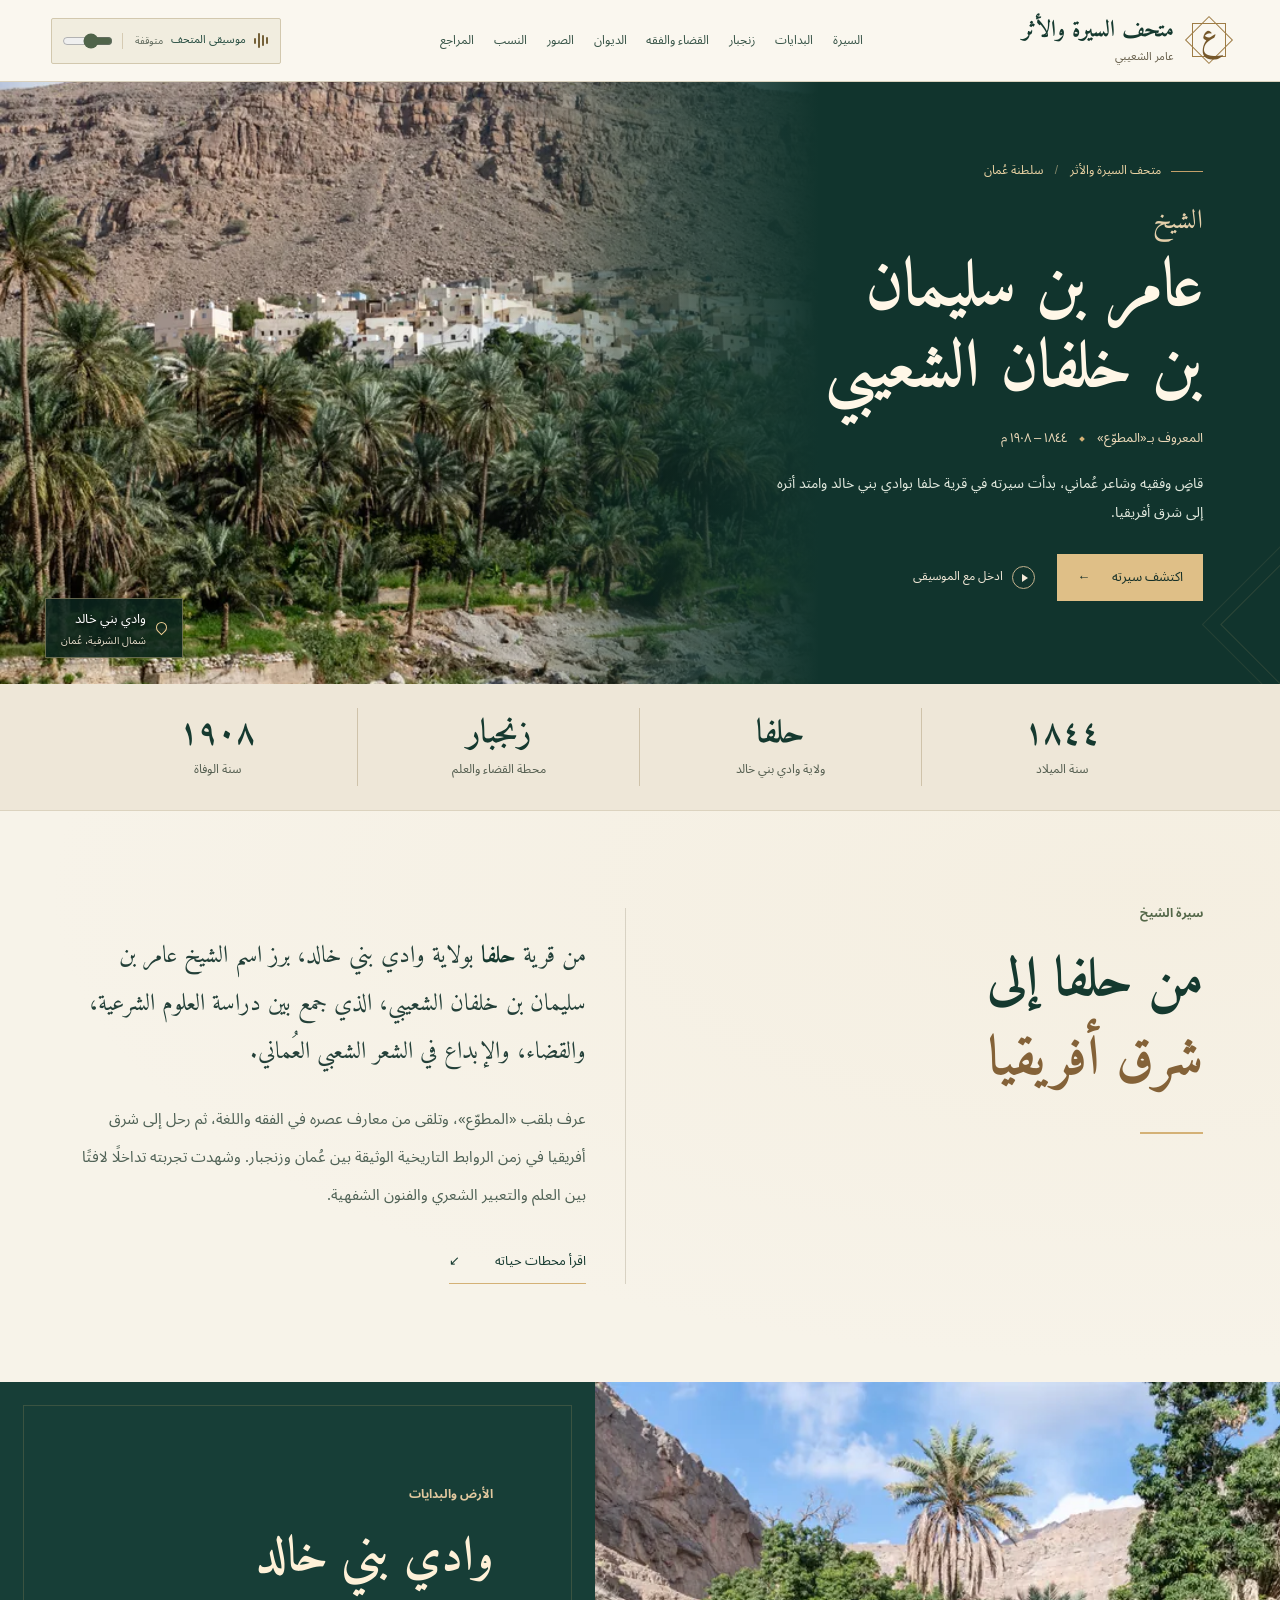
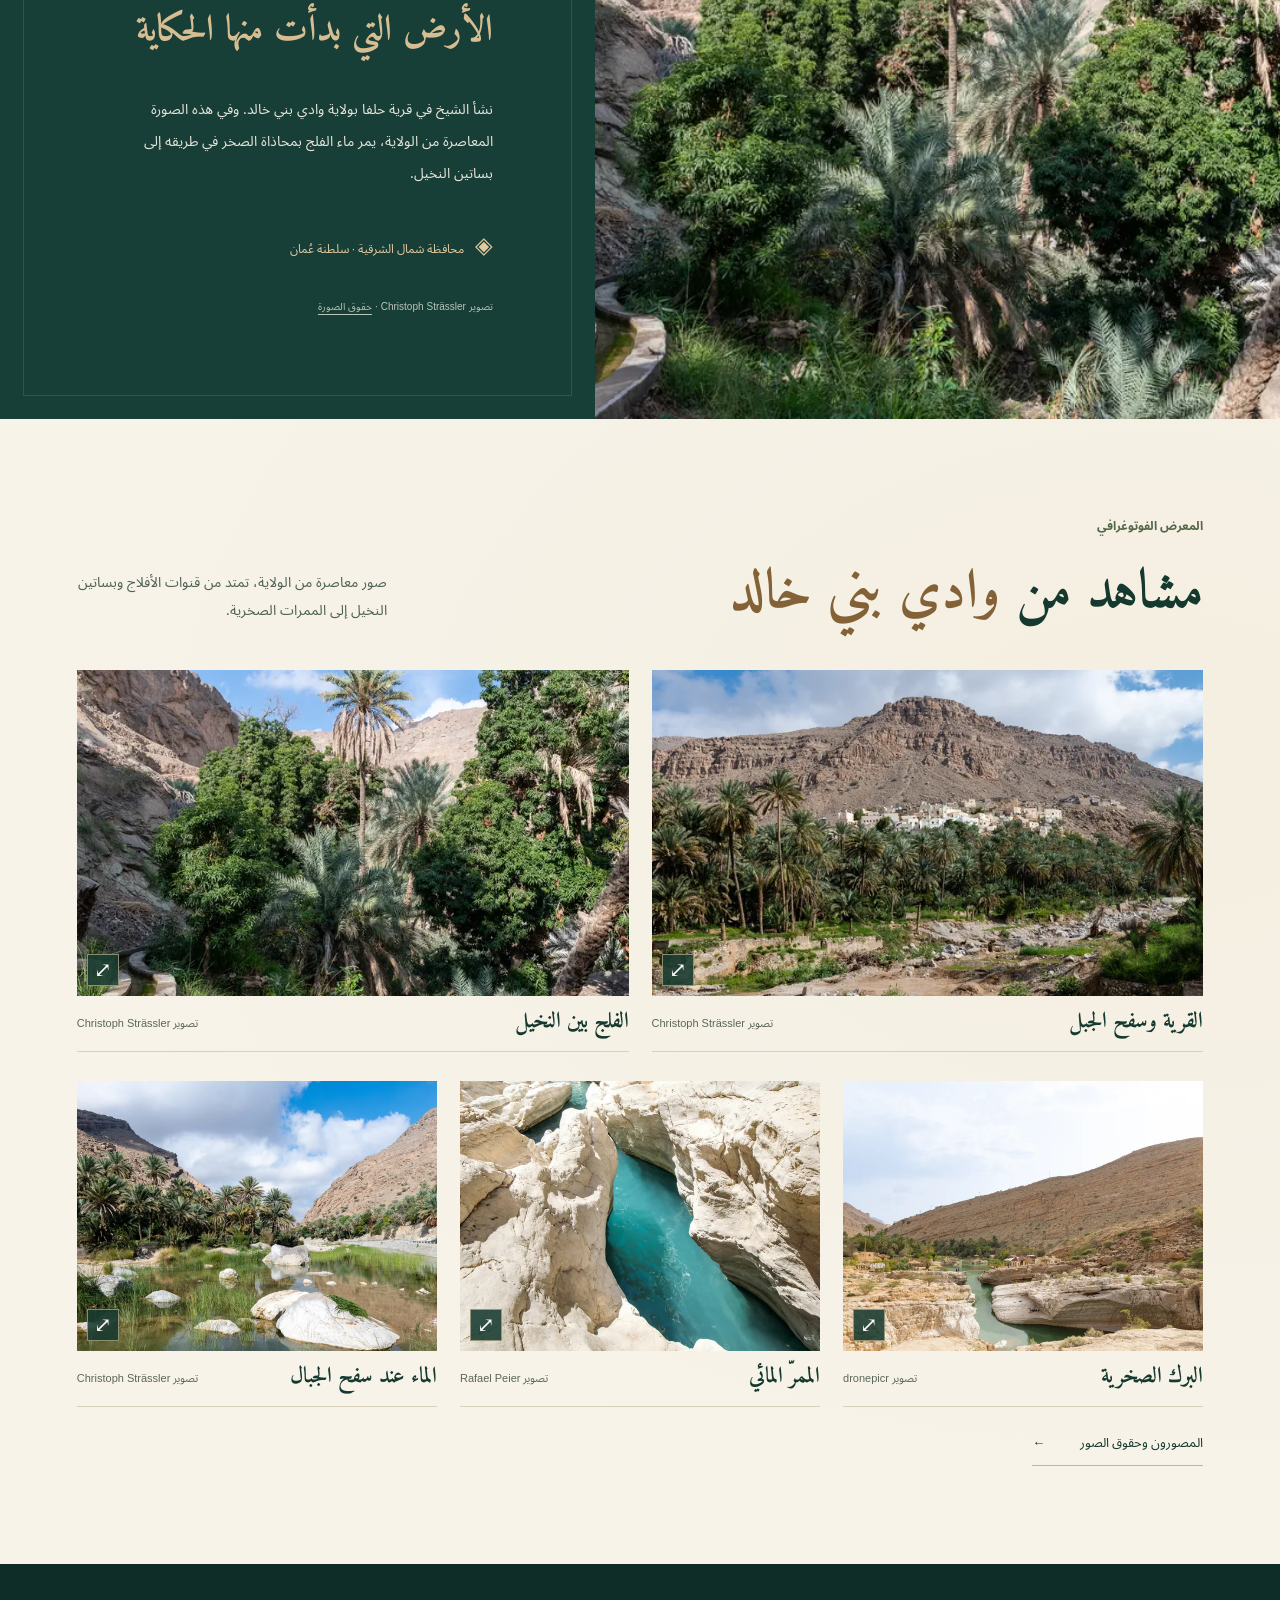
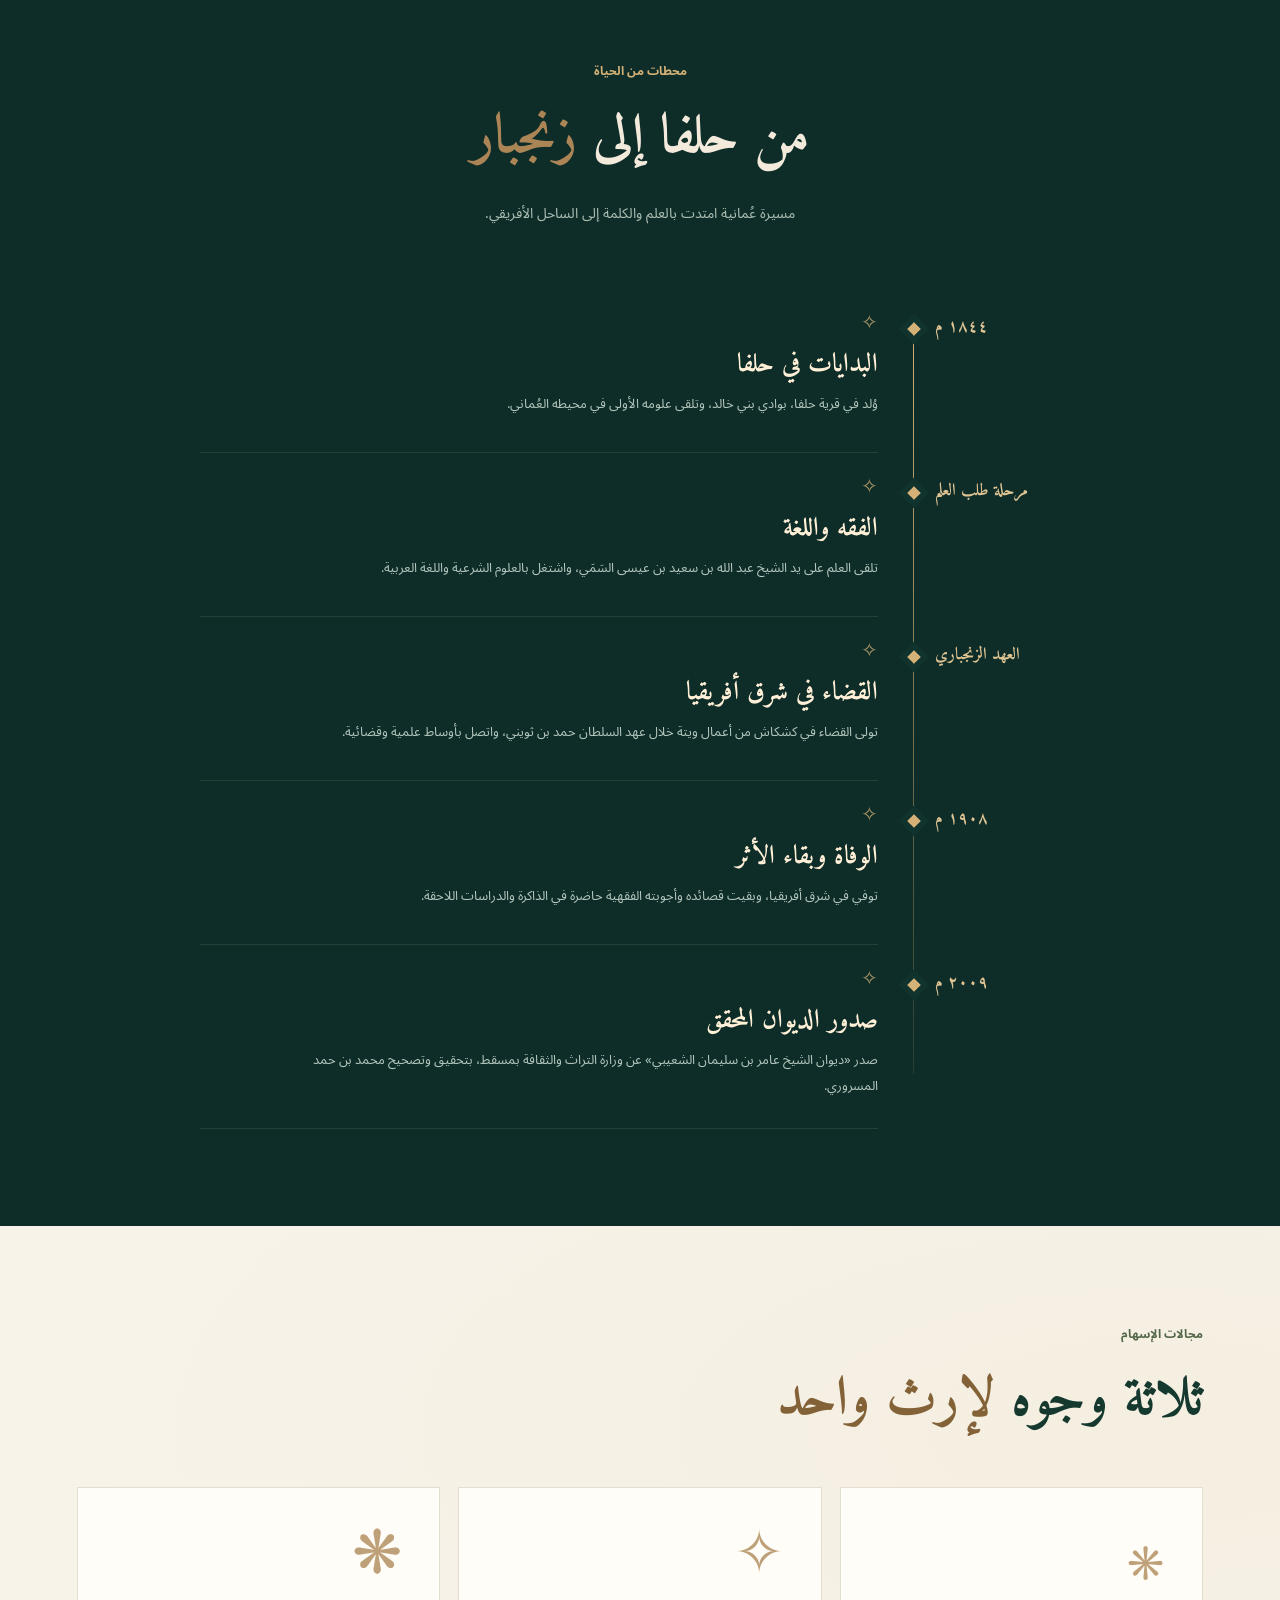
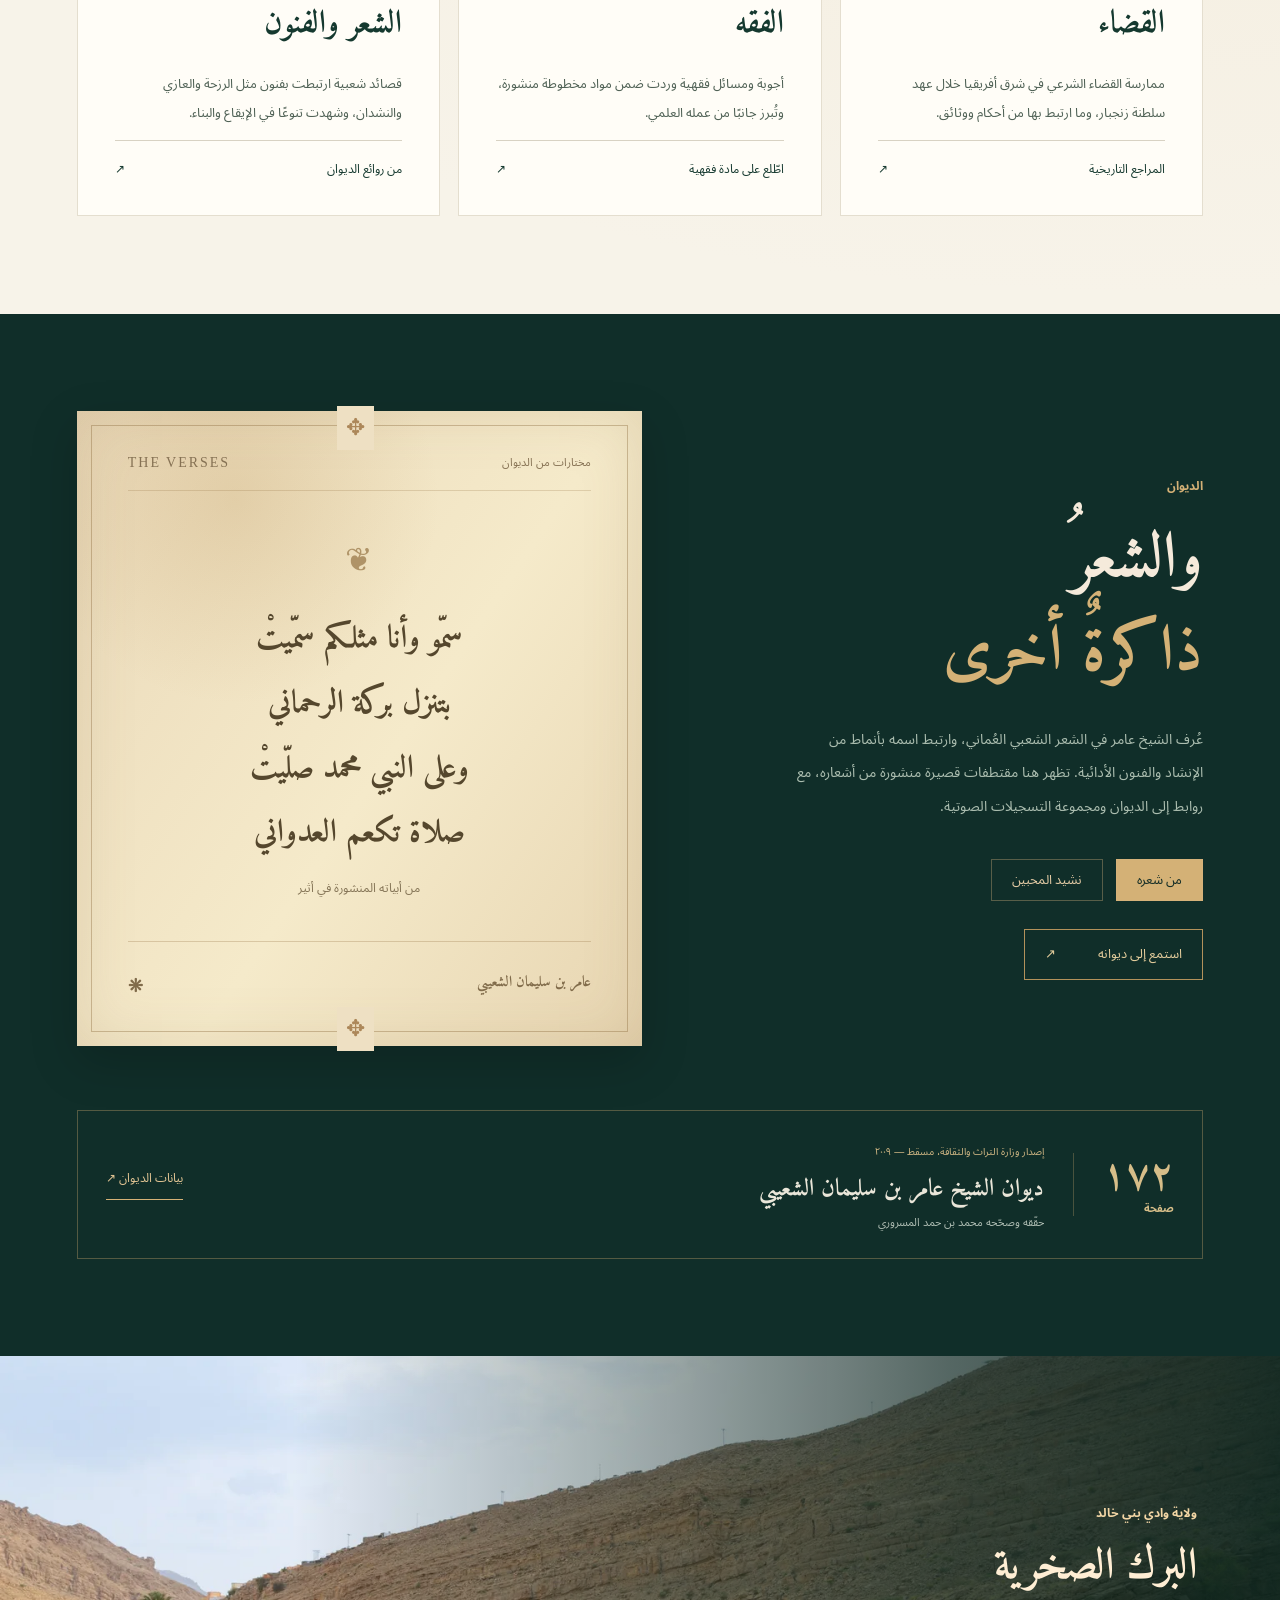
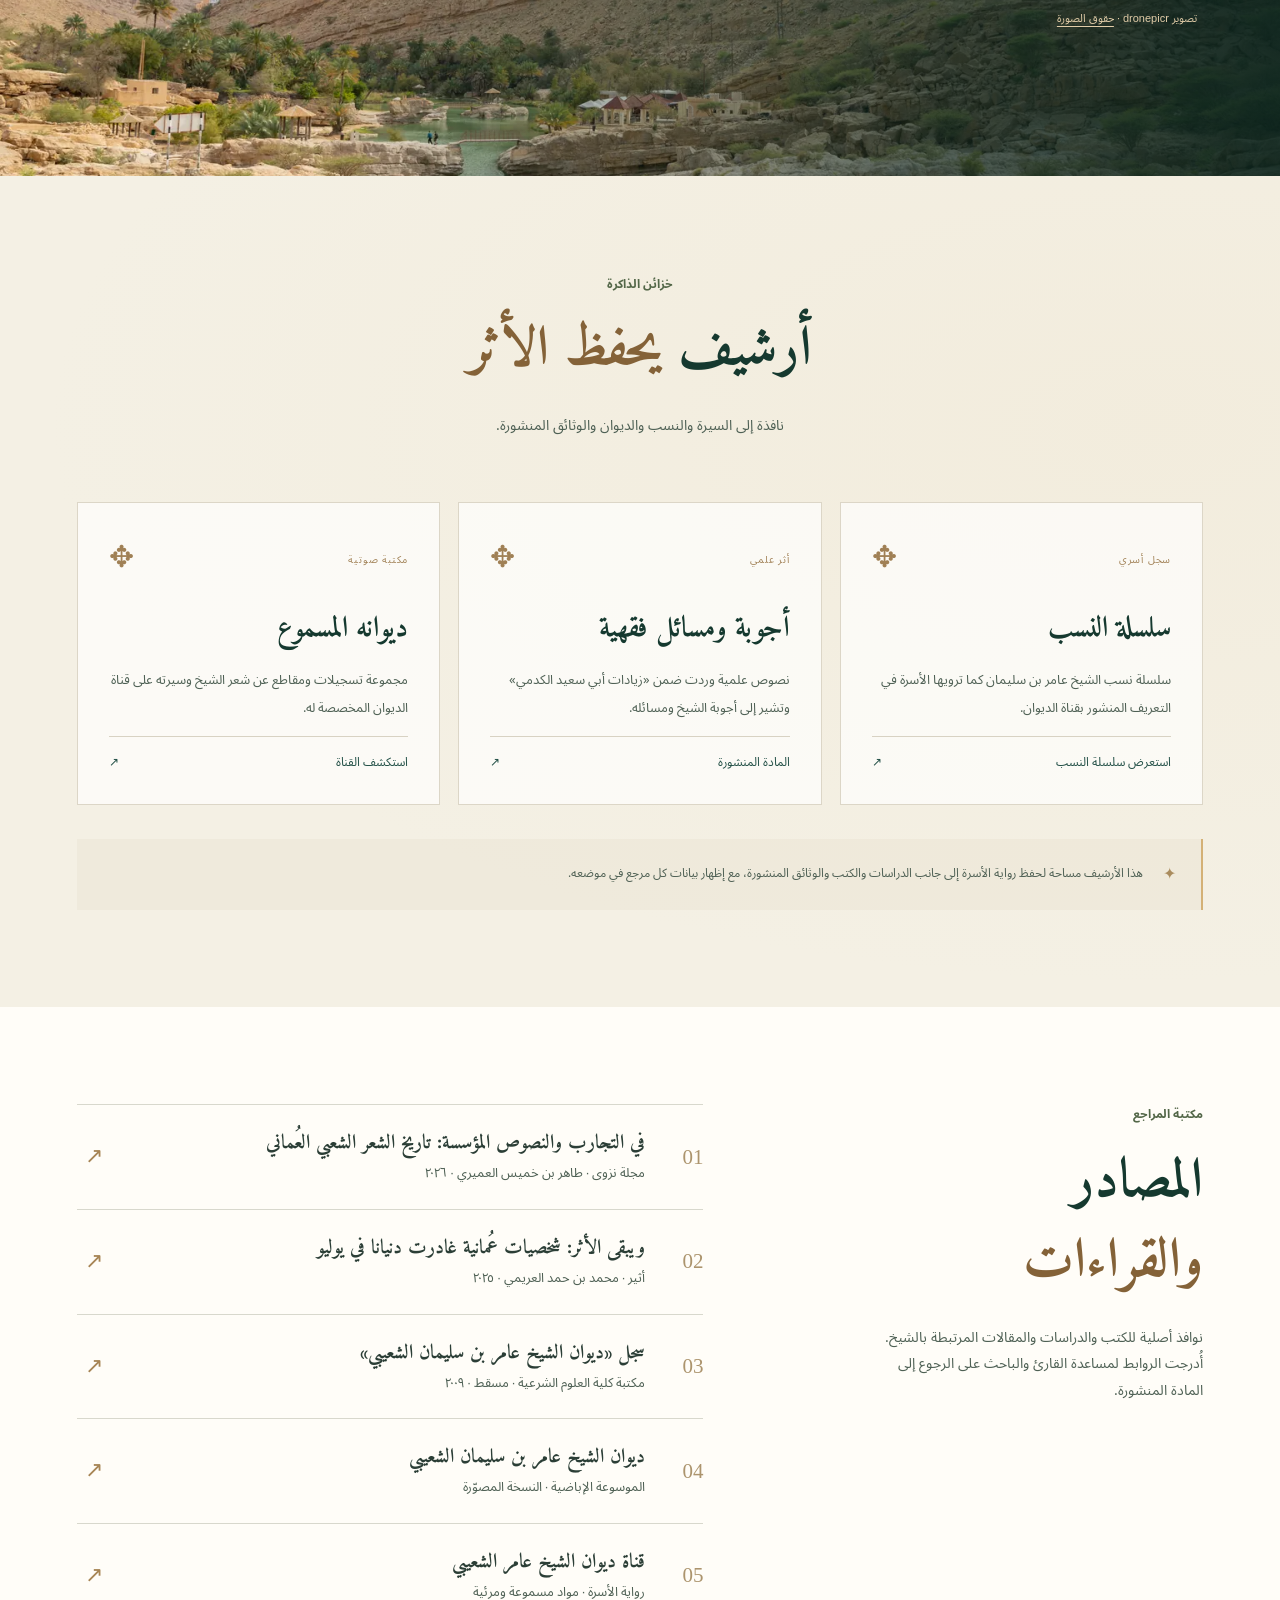
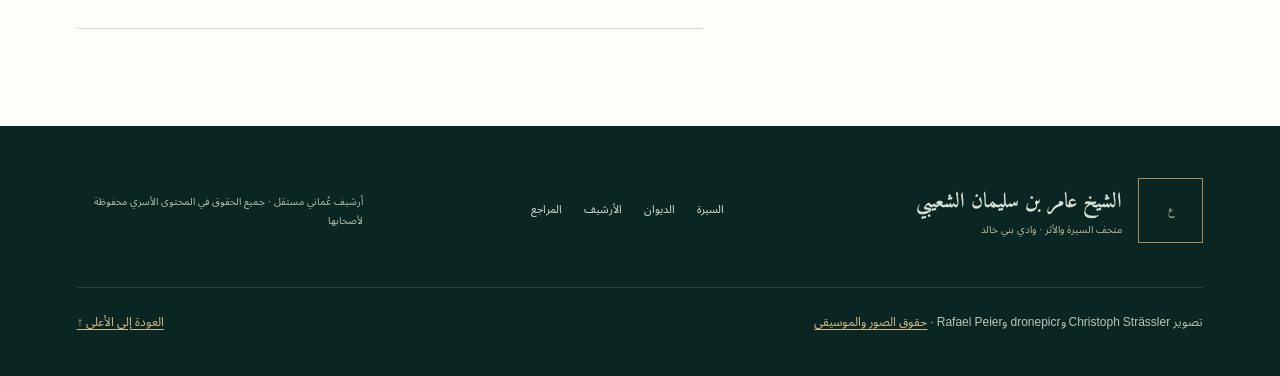
==== index.html @ cc2799ab "Publish the Arabic museum with five locally licensed Wadi Bani Khalid photographs and original score" ====
<!doctype html>
<html lang="ar" dir="rtl">
<head>
<meta charset="utf-8"><meta name="viewport" content="width=device-width, initial-scale=1"><meta name="theme-color" content="#112e2b">
<title>متحف الشيخ عامر الشعيبي الرقمي | وادي بني خالد، سلطنة عُمان</title>
<meta name="description" content="متحف رقمي لسيرة الشيخ عامر بن سليمان بن خلفان الشعيبي (المطوّع)، القاضي والفقيه والشاعر العُماني من وادي بني خالد، وديوانه وآثاره ورحلته إلى شرق أفريقيا.">
<meta property="og:title" content="متحف الشيخ عامر بن سليمان بن خلفان الشعيبي الرقمي">
<meta property="og:description" content="من وادي بني خالد إلى زنجبار — سيرة وعلم وأثر.">
<meta property="og:type" content="website">
<meta property="og:locale" content="ar_OM">
<link rel="canonical" href="https://abdo92370707.github.io/amer-alshuaibi-museum/">
<meta property="og:url" content="https://abdo92370707.github.io/amer-alshuaibi-museum/">
<meta property="og:image" content="https://abdo92370707.github.io/amer-alshuaibi-museum/assets/images/museum-share.jpg">
<meta property="og:image:width" content="1200">
<meta property="og:image:height" content="630">
<meta property="og:image:alt" content="قرية ونخيل عند سفح جبل في وادي بني خالد">
<meta name="twitter:card" content="summary_large_image">
<meta name="color-scheme" content="light">
<meta name="robots" content="index,follow">
<link rel="icon" href="assets/favicon.svg" type="image/svg+xml">
<link rel="preload" as="font" href="assets/fonts/amiri-bold.woff2" type="font/woff2" crossorigin>
<link rel="stylesheet" href="assets/fonts/fonts.css">
<link rel="stylesheet" href="styles.css">
<link rel="stylesheet" href="enhancements.css">
</head>
<body id="top">
<a class="skip-link" href="#main">الانتقال إلى المحتوى</a>
<div id="reading-progress" aria-hidden="true"></div>
<header class="site-header">
  <div class="nav-shell">
    <a class="brand" href="#top" aria-label="متحف السيرة والأثر، الرئيسية">
      <span class="brand-seal" aria-hidden="true"><span>ع</span></span>
      <span class="brand-text"><b>متحف السيرة والأثر</b><small>عامر الشعيبي</small></span>
    </a>
    <button class="nav-toggle" type="button" aria-expanded="false" aria-controls="site-nav" aria-label="فتح قائمة التنقل"><span></span><span></span><span></span></button>
    <nav class="main-nav" id="site-nav" aria-label="التنقل الرئيسي">
      <a href="#story">السيرة</a><a href="#origin">البدايات</a><a href="#journey">زنجبار</a><a href="#works">القضاء والفقه</a>
      <a href="#poetry">الديوان</a><a href="#photography">الصور</a><a href="#heritage">النسب</a><a href="#references">المراجع</a>
    </nav>
    <div class="audio-dock" id="audio-dock" role="group" aria-label="موسيقى المتحف">
      <button type="button" class="audio-toggle" id="audio-toggle" aria-pressed="false" aria-label="تشغيل موسيقى المتحف">
        <span class="audio-mark" aria-hidden="true"><i></i><i></i><i></i><i></i></span>
        <span id="audio-caption">موسيقى المتحف</span><span class="audio-state" id="audio-state" aria-live="polite">متوقفة</span>
      </button>
      <label class="volume-wrap" for="audio-volume"><span class="sr-only">مستوى الصوت</span><input id="audio-volume" type="range" min="0" max="40" value="16" step="1" title="مستوى الصوت" aria-label="مستوى صوت موسيقى المتحف"></label>
    </div>
  </div>
</header>
<audio id="museum-audio" src="assets/audio/wadi-breeze.mp3" preload="none" loop aria-label="نسيم الوادي، موسيقى المتحف"></audio>
<main id="main">
<section class="hero" aria-labelledby="hero-title">
  <picture class="hero-art">
    <source media="(max-width: 700px)" srcset="assets/images/hero-wadi-khalid-mobile.webp" width="768" height="960">
    <img src="assets/images/hero-wadi-khalid.webp" width="1920" height="1080" alt="بيوت بيضاء فوق بساتين النخيل عند سفح جبل في وادي بني خالد" fetchpriority="high">
  </picture>
  <div class="hero-shadow" aria-hidden="true"></div>
  <div class="hero-content container">
    <div class="hero-eyebrow"><span class="hairline" aria-hidden="true"></span>متحف السيرة والأثر <span aria-hidden="true">/</span> سلطنة عُمان</div>
    <h1 id="hero-title"><span class="hero-prefix">الشيخ</span><strong>عامر بن سليمان<br>بن خلفان الشعيبي</strong></h1>
    <p class="hero-alias">المعروف بـ«المطوّع» <i aria-hidden="true"></i> <span class="life-dates"><bdi dir="ltr">١٨٤٤ – ١٩٠٨</bdi> م</span></p>
    <p class="hero-description">قاضٍ وفقيه وشاعر عُماني، بدأت سيرته في قرية حلفا بوادي بني خالد وامتد أثره إلى شرق أفريقيا.</p>
    <div class="hero-buttons">
      <a class="btn btn-gold" href="#story">اكتشف سيرته <span aria-hidden="true">←</span></a>
      <button id="enter-with-sound" class="enter-with-sound" type="button"><span class="play-mark" aria-hidden="true"></span> ادخل مع الموسيقى</button>
    </div>
  </div>
  <a class="hero-plate" id="hero-photo-credit" href="credits.html"><span class="pin" aria-hidden="true"></span><span>وادي بني خالد <small>شمال الشرقية، عُمان</small></span></a>
</section>
<section class="introduction section-pad textured" id="story" tabindex="-1" aria-labelledby="story-title">
  <div class="facts-band"><div class="container facts-row" aria-label="محطات أساسية"><div class="fact"><strong>١٨٤٤</strong><span>سنة الميلاد</span></div><span class="fact-separator"></span><div class="fact"><strong>حلفا</strong><span>ولاية وادي بني خالد</span></div><span class="fact-separator"></span><div class="fact"><strong>زنجبار</strong><span>محطة القضاء والعلم</span></div><span class="fact-separator"></span><div class="fact"><strong>١٩٠٨</strong><span>سنة الوفاة</span></div></div></div>
  <div class="container intro-grid">
    <div class="intro-heading reveal"><div class="eyebrow green">سيرة الشيخ</div><h2 id="story-title">من حلفا إلى<br><em>شرق أفريقيا</em></h2><div class="short-rule"></div></div>
    <div class="intro-copy reveal"><p class="lead">من قرية <strong>حلفا</strong> بولاية وادي بني خالد، برز اسم الشيخ عامر بن سليمان بن خلفان الشعيبي، الذي جمع بين دراسة العلوم الشرعية، والقضاء، والإبداع في الشعر الشعبي العُماني.</p><p>عرف بلقب «المطوّع»، وتلقى من معارف عصره في الفقه واللغة، ثم رحل إلى شرق أفريقيا في زمن الروابط التاريخية الوثيقة بين عُمان وزنجبار. وشهدت تجربته تداخلًا لافتًا بين العلم والتعبير الشعري والفنون الشفهية.</p><a class="underlined-link" href="#journey">اقرأ محطات حياته <span>↙</span></a></div>
  </div>
</section>
<section class="place-section" id="origin" aria-labelledby="place-title">
 <div class="place-image"><img src="assets/images/falaj-wadi-khalid.webp" width="1280" height="720" srcset="assets/images/falaj-wadi-khalid-sm.webp 720w, assets/images/falaj-wadi-khalid.webp 1280w" sizes="(max-width: 850px) 100vw, 54vw" alt="قناة فلج تلتف بين جدار صخري وبساتين النخيل" loading="lazy" decoding="async"></div>
 <div class="place-text"><div class="place-border" aria-hidden="true"></div><div class="eyebrow muted">الأرض والبدايات</div><h2 id="place-title">وادي بني خالد<br><em>الأرض التي بدأت منها الحكاية</em></h2><p>نشأ الشيخ في قرية حلفا بولاية وادي بني خالد. وفي هذه الصورة المعاصرة من الولاية، يمر ماء الفلج بمحاذاة الصخر في طريقه إلى بساتين النخيل.</p><span class="place-location"><span class="location-mark">◈</span> محافظة شمال الشرقية · سلطنة عُمان</span><div class="place-bottom">تصوير <bdi>Christoph Strässler</bdi> · <a href="credits.html">حقوق الصورة</a></div></div>
</section>
<section class="photography-section section-pad textured" id="photography" aria-labelledby="photography-title">
 <div class="container">
 <div class="section-head gallery-heading"><div><div class="eyebrow green">المعرض الفوتوغرافي</div><h2 id="photography-title">مشاهد من <em>وادي بني خالد</em></h2></div><p>صور معاصرة من الولاية، تمتد من قنوات الأفلاج وبساتين النخيل إلى الممرات الصخرية.</p></div>
 <div class="photography-grid">
  <figure class="photo-tile tile-village">
    <a class="photo-open" href="assets/images/village-wadi-khalid.webp" data-photo-src="assets/images/village-wadi-khalid.webp" data-photo-title="القرية وسفح الجبل" data-photo-credit="Christoph Strässler · CC BY-SA 2.0" aria-label="تكبير صورة القرية وسفح الجبل"><img src="assets/images/village-wadi-khalid-sm.webp" width="720" height="540" alt="بيوت بيضاء فوق بساتين النخيل عند سفح جبل في وادي بني خالد" loading="lazy" decoding="async"><span class="photo-zoom" aria-hidden="true">⤢</span></a>
    <figcaption><b>القرية وسفح الجبل</b><small>تصوير <bdi>Christoph Strässler</bdi></small></figcaption>
  </figure>
  <figure class="photo-tile tile-falaj">
    <a class="photo-open" href="assets/images/falaj-wadi-khalid.webp" data-photo-src="assets/images/falaj-wadi-khalid.webp" data-photo-title="الفلج بين النخيل" data-photo-credit="Christoph Strässler · CC BY-SA 2.0" aria-label="تكبير صورة الفلج بين النخيل"><img src="assets/images/falaj-wadi-khalid-sm.webp" width="720" height="540" alt="قناة فلج تلتف بين جدار صخري وبساتين النخيل" loading="lazy" decoding="async"><span class="photo-zoom" aria-hidden="true">⤢</span></a>
    <figcaption><b>الفلج بين النخيل</b><small>تصوير <bdi>Christoph Strässler</bdi></small></figcaption>
  </figure>
  <figure class="photo-tile tile-panorama">
    <a class="photo-open" href="assets/images/panorama-wadi-khalid.webp" data-photo-src="assets/images/panorama-wadi-khalid.webp" data-photo-title="البرك الصخرية" data-photo-credit="dronepicr · CC BY 2.0" aria-label="تكبير صورة البرك الصخرية"><img src="assets/images/panorama-wadi-khalid-sm.webp" width="720" height="540" alt="برك خضراء بين طبقات صخرية فاتحة وتلال تنحدر إلى الوادي" loading="lazy" decoding="async"><span class="photo-zoom" aria-hidden="true">⤢</span></a>
    <figcaption><b>البرك الصخرية</b><small>تصوير <bdi>dronepicr</bdi></small></figcaption>
  </figure>
  <figure class="photo-tile tile-canyon">
    <a class="photo-open" href="assets/images/canyon-wadi-khalid.webp" data-photo-src="assets/images/canyon-wadi-khalid.webp" data-photo-title="الممرّ المائي" data-photo-credit="Rafael Peier · Unsplash License" aria-label="تكبير صورة الممرّ المائي"><img src="assets/images/canyon-wadi-khalid-sm.webp" width="720" height="540" alt="ماء فيروزي يمر بين جدران صخرية بيضاء ضيقة" loading="lazy" decoding="async"><span class="photo-zoom" aria-hidden="true">⤢</span></a>
    <figcaption><b>الممرّ المائي</b><small>تصوير <bdi>Rafael Peier</bdi></small></figcaption>
  </figure>
  <figure class="photo-tile tile-valley">
    <a class="photo-open" href="assets/images/valley-wadi-khalid.webp" data-photo-src="assets/images/valley-wadi-khalid.webp" data-photo-title="الماء عند سفح الجبال" data-photo-credit="Christoph Strässler · CC BY-SA 2.0" aria-label="تكبير صورة الماء عند سفح الجبال"><img src="assets/images/valley-wadi-khalid-sm.webp" width="720" height="540" alt="صخور تتخلل ماءً ضحلًا أمام النخيل وسفوح الجبال" loading="lazy" decoding="async"><span class="photo-zoom" aria-hidden="true">⤢</span></a>
    <figcaption><b>الماء عند سفح الجبال</b><small>تصوير <bdi>Christoph Strässler</bdi></small></figcaption>
  </figure>
 </div><a class="underlined-link gallery-rights" href="credits.html">المصورون وحقوق الصور <span aria-hidden="true">←</span></a>
 </div>
</section>
<section class="journey-section section-pad" id="journey" aria-labelledby="journey-title">
 <div class="container"><div class="section-head centered reveal"><div class="eyebrow gold">محطات من الحياة</div><h2 id="journey-title">من حلفا إلى <em>زنجبار</em></h2><p>مسيرة عُمانية امتدت بالعلم والكلمة إلى الساحل الأفريقي.</p></div>
 <div class="timeline">
  <article class="timeline-card reveal"><div class="timeline-label">١٨٤٤ م</div><div class="timeline-content"><span class="timeline-glyph">✧</span><h3>البدايات في حلفا</h3><p>وُلد في قرية حلفا، بوادي بني خالد، وتلقى علومه الأولى في محيطه العُماني.</p></div></article>
  <article class="timeline-card reveal"><div class="timeline-label">مرحلة طلب العلم</div><div class="timeline-content"><span class="timeline-glyph">✧</span><h3>الفقه واللغة</h3><p>تلقى العلم على يد الشيخ عبد الله بن سعيد بن عيسى السَمَي، واشتغل بالعلوم الشرعية واللغة العربية.</p></div></article>
  <article class="timeline-card reveal"><div class="timeline-label">العهد الزنجباري</div><div class="timeline-content"><span class="timeline-glyph">✧</span><h3>القضاء في شرق أفريقيا</h3><p>تولى القضاء في كشكاش من أعمال ويتة خلال عهد السلطان حمد بن ثويني، واتصل بأوساط علمية وقضائية.</p></div></article>
  <article class="timeline-card reveal"><div class="timeline-label">١٩٠٨ م</div><div class="timeline-content"><span class="timeline-glyph">✧</span><h3>الوفاة وبقاء الأثر</h3><p>توفي في شرق أفريقيا، وبقيت قصائده وأجوبته الفقهية حاضرة في الذاكرة والدراسات اللاحقة.</p></div></article>
  <article class="timeline-card reveal"><div class="timeline-label">٢٠٠٩ م</div><div class="timeline-content"><span class="timeline-glyph">✧</span><h3>صدور الديوان المحقق</h3><p>صدر «ديوان الشيخ عامر بن سليمان الشعيبي» عن وزارة التراث والثقافة بمسقط، بتحقيق وتصحيح محمد بن حمد المسروري.</p></div></article>
 </div></div>
</section>
<section class="arts-section section-pad textured" id="works" aria-labelledby="arts-title"><div class="container">
 <div class="section-head reveal"><div class="eyebrow green">مجالات الإسهام</div><h2 id="arts-title">ثلاثة وجوه <em>لإرث واحد</em></h2></div>
 <div class="arts-grid"><article class="art-card reveal"><div class="art-symbol" aria-hidden="true">۞</div><h3>القضاء</h3><p>ممارسة القضاء الشرعي في شرق أفريقيا خلال عهد سلطنة زنجبار، وما ارتبط بها من أحكام ووثائق.</p><a href="#references">المراجع التاريخية <span aria-hidden="true">↗</span></a></article><article class="art-card reveal"><div class="art-symbol" aria-hidden="true">✧</div><h3>الفقه</h3><p>أجوبة ومسائل فقهية وردت ضمن مواد مخطوطة منشورة، وتُبرز جانبًا من عمله العلمي.</p><a href="https://alsaidia.com/sites/default/files/%D8%B2%D9%8A%D8%A7%D8%AF%D8%A7%D8%AA_%D8%A3%D8%A8%D9%8A_%D8%B3%D8%B9%D9%8A%D8%AF_%D8%A7%D9%84%D9%83%D8%AF%D9%85%D9%8A_%284%29.pdf" target="_blank" rel="noopener noreferrer">اطّلع على مادة فقهية <span aria-hidden="true">↗</span></a></article><article class="art-card reveal"><div class="art-symbol" aria-hidden="true">❋</div><h3>الشعر والفنون</h3><p>قصائد شعبية ارتبطت بفنون مثل الرزحة والعازي والنشدان، وشهدت تنوعًا في الإيقاع والبناء.</p><a href="#poetry">من روائع الديوان <span aria-hidden="true">↗</span></a></article></div>
 </div></section>
<section class="poetry-section section-pad" id="poetry" aria-labelledby="poetry-title"><div class="container poetry-layout">
 <div class="poetry-intro reveal"><div class="eyebrow gold">الديوان</div><h2 id="poetry-title">والشعرُ<br><em>ذاكرةٌ أخرى</em></h2><p>عُرف الشيخ عامر في الشعر الشعبي العُماني، وارتبط اسمه بأنماط من الإنشاد والفنون الأدائية. تظهر هنا مقتطفات قصيرة منشورة من أشعاره، مع روابط إلى الديوان ومجموعة التسجيلات الصوتية.</p><div class="poetry-tabs" role="tablist" aria-label="اختيار المقتطف الشعري"><button role="tab" aria-selected="true" aria-controls="poetry-panel" class="active" data-poem="0">من شعره</button><button role="tab" aria-selected="false" aria-controls="poetry-panel" data-poem="1">نشيد المحبين</button></div><a class="btn btn-outline" href="https://www.youtube.com/@omany707" target="_blank" rel="noopener noreferrer">استمع إلى ديوانه <span aria-hidden="true">↗</span></a></div>
 <div class="manuscript-panel reveal"><div class="manuscript-edge" aria-hidden="true"></div><div class="manuscript-top"><span>مختارات من الديوان</span><span lang="en">THE VERSES</span></div><div class="manuscript-deco" aria-hidden="true">❦</div><div id="poetry-panel" role="tabpanel" tabindex="0" aria-live="polite"><blockquote id="poem-lines">سمّو وأنا مثلكم سمّيتْ<br>بتنزل بركة الرحماني<br>وعلى النبي محمد صلّيتْ<br>صلاة تكعم العدواني</blockquote><p id="poem-attribution" class="manuscript-attribution">من أبياته المنشورة في أثير</p></div><noscript><div class="static-poem"><h3>نشيد المحبّين</h3><blockquote>يا الكوس هبّي من الأشخرة وجاي<br>ورثمين بين الحجر رثم طلّة<br>إلى لقيتي المحبّين غفاي<br>زقري لهم زقرة مستذلّة</blockquote><p>من «نشيد المحبين» · ورد في دراسة مجلة نزوى</p></div></noscript><div class="manuscript-bottom"><span>عامر بن سليمان الشعيبي</span><span class="mini-ornament" aria-hidden="true">۞</span></div></div>
 </div><div class="container book-bar reveal"><div class="book-stamp">١٧٢<small>صفحة</small></div><div><span class="tiny-label">إصدار وزارة التراث والثقافة، مسقط — ٢٠٠٩</span><h3>ديوان الشيخ عامر بن سليمان الشعيبي</h3><p>حقّقه وصحّحه محمد بن حمد المسروري</p></div><a href="https://library.css.edu.om/v_show_biblioitem?id=28719" target="_blank" rel="noopener noreferrer">بيانات الديوان <span aria-hidden="true">↗</span></a></div>
</section>
<figure class="landscape-break"><img src="assets/images/panorama-wadi-khalid.webp" width="1536" height="1024" srcset="assets/images/panorama-wadi-khalid-sm.webp 720w, assets/images/panorama-wadi-khalid.webp 1536w" sizes="100vw" alt="برك الوادي والتلال الصخرية المحيطة بها" loading="lazy" decoding="async"><figcaption class="landscape-overlay"><div class="eyebrow cream">ولاية وادي بني خالد</div><p>البرك الصخرية</p><small>تصوير <bdi>dronepicr</bdi> · <a href="credits.html">حقوق الصورة</a></small></figcaption></figure>
<section class="heritage-section section-pad textured" id="heritage" aria-labelledby="heritage-title"><div class="container"><div class="section-head centered reveal"><div class="eyebrow green">خزائن الذاكرة</div><h2 id="heritage-title">أرشيف <em>يحفظ الأثر</em></h2><p>نافذة إلى السيرة والنسب والديوان والوثائق المنشورة.</p></div>
<div class="heritage-grid"><article class="heritage-card reveal"><div class="heritage-top"><span class="heritage-badge">سجل أسري</span><span>✥</span></div><h3>سلسلة النسب</h3><p>سلسلة نسب الشيخ عامر بن سليمان كما ترويها الأسرة في التعريف المنشور بقناة الديوان.</p><button class="card-open" type="button" data-dialog="genealogy-dialog">استعرض سلسلة النسب <span aria-hidden="true">↗</span></button><noscript><details><summary>سلسلة النسب كاملة</summary><p>عامر بن سليمان بن خلفان بن سليمان بن سعيد بن سنان بن علي الشعيبي، وينتمي إلى بني شعيب بن عامر بن عبد الله بن مالك بن نصر بن الأزد بن الغوث بن نبت بن مالك بن زيد بن كهلان بن سبأ بن يشجب بن يعرب بن قحطان.</p></details></noscript></article><article class="heritage-card reveal"><div class="heritage-top"><span class="heritage-badge">أثر علمي</span><span>✥</span></div><h3>أجوبة ومسائل فقهية</h3><p>نصوص علمية وردت ضمن «زيادات أبي سعيد الكدمي» وتشير إلى أجوبة الشيخ ومسائله.</p><a class="card-open" href="https://alsaidia.com/sites/default/files/%D8%B2%D9%8A%D8%A7%D8%AF%D8%A7%D8%AA_%D8%A3%D8%A8%D9%8A_%D8%B3%D8%B9%D9%8A%D8%AF_%D8%A7%D9%84%D9%83%D8%AF%D9%85%D9%8A_%284%29.pdf" target="_blank" rel="noopener noreferrer">المادة المنشورة <span aria-hidden="true">↗</span></a></article><article class="heritage-card reveal"><div class="heritage-top"><span class="heritage-badge">مكتبة صوتية</span><span>✥</span></div><h3>ديوانه المسموع</h3><p>مجموعة تسجيلات ومقاطع عن شعر الشيخ وسيرته على قناة الديوان المخصصة له.</p><a class="card-open" href="https://www.youtube.com/@omany707" target="_blank" rel="noopener noreferrer">استكشف القناة <span aria-hidden="true">↗</span></a></article></div>
<div class="heritage-note reveal"><span aria-hidden="true">✦</span><p>هذا الأرشيف مساحة لحفظ رواية الأسرة إلى جانب الدراسات والكتب والوثائق المنشورة، مع إظهار بيانات كل مرجع في موضعه.</p></div></div></section>
<section class="references-section section-pad" id="references" aria-labelledby="references-title"><div class="container refs-layout"><div class="refs-intro reveal"><div class="eyebrow green">مكتبة المراجع</div><h2 id="references-title">المصادر<br><em>والقراءات</em></h2><p>نوافذ أصلية للكتب والدراسات والمقالات المرتبطة بالشيخ. أُدرجت الروابط لمساعدة القارئ والباحث على الرجوع إلى المادة المنشورة.</p></div><div class="ref-list reveal">
<a href="https://www.nizwa.om/%D9%81%D9%8A-%D8%A7%D9%84%D8%AA%D8%AC%D8%A7%D8%B1%D8%A8-%D9%88%D8%A7%D9%84%D9%86%D8%B5%D9%88%D8%B5-%D8%A7%D9%84%D9%85%D8%A4%D8%B3%D8%B3%D8%A9-%D8%AA%D8%A7%D8%B1%D9%8A%D8%AE-%D8%A7%D9%84%D8%B4%D8%B9/" target="_blank" rel="noopener noreferrer"><span>01</span><div><b>في التجارب والنصوص المؤسسة: تاريخ الشعر الشعبي العُماني</b><small>مجلة نزوى · طاهر بن خميس العميري · ٢٠٢٦</small></div><em>↗</em></a>
<a href="https://www.atheer.om/2025/07/16/073947/" target="_blank" rel="noopener noreferrer"><span>02</span><div><b>ويبقى الأثر: شخصيات عُمانية غادرت دنيانا في يوليو</b><small>أثير · محمد بن حمد العريمي · ٢٠٢٥</small></div><em>↗</em></a>
<a href="https://library.css.edu.om/v_show_biblioitem?id=28719" target="_blank" rel="noopener noreferrer"><span>03</span><div><b>سجل «ديوان الشيخ عامر بن سليمان الشعيبي»</b><small>مكتبة كلية العلوم الشرعية · مسقط · ٢٠٠٩</small></div><em>↗</em></a>
<a href="https://ibadi.net/book/2443" target="_blank" rel="noopener noreferrer"><span>04</span><div><b>ديوان الشيخ عامر بن سليمان الشعيبي</b><small>الموسوعة الإباضية · النسخة المصوّرة</small></div><em>↗</em></a>
<a href="https://www.youtube.com/@omany707" target="_blank" rel="noopener noreferrer"><span>05</span><div><b>قناة ديوان الشيخ عامر الشعيبي</b><small>رواية الأسرة · مواد مسموعة ومرئية</small></div><em>↗</em></a></div></div></section>
</main>
<footer class="site-footer"><div class="container footer-grid"><div class="footer-brand"><span class="footer-seal">ع</span><div><b>الشيخ عامر بن سليمان الشعيبي</b><span>متحف السيرة والأثر · وادي بني خالد</span></div></div><div class="footer-links"><a href="#story">السيرة</a><a href="#poetry">الديوان</a><a href="#heritage">الأرشيف</a><a href="#references">المراجع</a></div><div class="footer-end">أرشيف عُماني مستقل · جميع الحقوق في المحتوى الأسري محفوظة لأصحابها</div></div><div class="container credits-line"><span>تصوير <bdi>Christoph Strässler</bdi> و<bdi>dronepicr</bdi> و<bdi>Rafael Peier</bdi> · <a href="credits.html">حقوق الصور والموسيقى</a></span><a href="#top">العودة إلى الأعلى ↑</a></div></footer>
<dialog id="genealogy-dialog" class="genealogy-dialog" aria-labelledby="genealogy-title"><button type="button" class="dialog-close" data-dialog-close aria-label="إغلاق">×</button><div class="eyebrow green">سجل النسب · رواية الأسرة</div><h2 id="genealogy-title">النسب كما تتداوله الأسرة</h2><p class="genealogy-text">عامر بن سليمان بن خلفان بن سليمان بن سعيد بن سنان بن علي الشعيبي، وينتمي إلى بني شعيب بن عامر بن عبد الله بن مالك بن نصر بن الأزد بن الغوث بن نبت بن مالك بن زيد بن كهلان بن سبأ بن يشجب بن يعرب بن قحطان.</p><p class="dialog-foot">النص من التعريف المنشور في قناة الديوان العائلية، وتُحفظ صياغته هنا ضمن الرواية الأسرية.</p><button type="button" class="btn btn-gold" data-dialog-close>إغلاق</button></dialog>
<dialog id="photo-lightbox" class="photo-lightbox" aria-labelledby="lightbox-title"><button type="button" class="lightbox-close" id="lightbox-close" aria-label="إغلاق الصورة">×</button><h2 id="lightbox-title">صورة من وادي بني خالد</h2><img id="lightbox-image" alt=""><div class="photo-dialog-bar"><p id="lightbox-credit"></p><div class="photo-dialog-nav"><button type="button" data-photo-step="-1">→ السابقة</button><button type="button" data-photo-step="1">التالية ←</button></div></div></dialog>
<script src="script.js" defer></script>
</body>
</html>
---- assets/fonts/fonts.css ----
@font-face {
  font-family: 'Amiri';
  src: url('amiri-regular.woff2') format('woff2');
  font-style: normal;
  font-weight: 400;
  font-display: swap;
}

@font-face {
  font-family: 'Amiri';
  src: url('amiri-bold.woff2') format('woff2');
  font-style: normal;
  font-weight: 700;
  font-display: swap;
}

@font-face {
  font-family: 'Noto Sans Arabic';
  src: url('noto-sans-arabic-regular.woff2') format('woff2');
  font-style: normal;
  font-weight: 400;
  font-display: swap;
}

@font-face {
  font-family: 'Noto Sans Arabic';
  src: url('noto-sans-arabic-bold.woff2') format('woff2');
  font-style: normal;
  font-weight: 700;
  font-display: swap;
}
---- styles.css ----
:root{--green:#133632;--green-deep:#0d2725;--green-mid:#214c44;--gold:#c8a16c;--gold-pale:#e2c89f;--cream:#f5f1e6;--paper:#eee8da;--ink:#202823;--muted:#738077;--line:#d8d2c3;--white:#fff;--font-text:'IBM Plex Sans Arabic',system-ui,sans-serif;--font-display:'Amiri','Times New Roman',serif;--font-en:'Cormorant Garamond',Georgia,serif;--navH:84px}
*,*::before,*::after{box-sizing:border-box}html{scroll-behavior:smooth;scroll-padding-top:84px}body{margin:0;font-family:var(--font-text);background:var(--cream);color:var(--ink);line-height:1.9;text-rendering:optimizeLegibility;overflow-x:hidden}body.lock-scroll{overflow:hidden}a{text-decoration:none;color:inherit}button{font:inherit}img{max-width:100%;display:block}button,a{-webkit-tap-highlight-color:transparent}button:focus-visible,a:focus-visible{outline:3px solid var(--gold);outline-offset:4px}::selection{background:#b99a65;color:#142a25}.container{width:min(1210px,calc(100% - 92px));margin:0 auto}.section-pad{padding:132px 0}.textured{background-color:var(--cream);background-image:radial-gradient(circle at 10% 30%,rgba(154,123,73,.065),transparent 30%),radial-gradient(circle at 90% 85%,rgba(9,70,60,.046),transparent 28%),url("data:image/svg+xml,%3Csvg viewBox='0 0 150 150' xmlns='http://www.w3.org/2000/svg'%3E%3Cfilter id='n'%3E%3CfeTurbulence type='fractalNoise' baseFrequency='.4' numOctaves='2' stitchTiles='stitch'/%3E%3C/filter%3E%3Crect width='100%25' height='100%25' filter='url(%23n)' opacity='.07'/%3E%3C/svg%3E")}.skip-link{position:fixed;z-index:200;top:-100px;right:12px;background:white;padding:10px}.skip-link:focus{top:12px}#reading-progress{height:3px;position:fixed;inset:0 auto auto 0;width:0;background:var(--gold);z-index:201;direction:ltr}.topnote{height:34px;background:#0a211f;color:#e6d3b0;font-size:10px;letter-spacing:.055em;display:flex;align-items:center;justify-content:center;gap:12px;border-bottom:1px solid rgba(255,255,255,.09)}.topnote-separator{opacity:.45}.topnote-index{position:absolute;left:45px;font:500 11px var(--font-en);letter-spacing:.16em}.site-header{height:var(--navH);background:var(--green-deep);color:white;position:sticky;top:0;z-index:100;border-bottom:1px solid rgba(219,182,131,.24);transition:background .3s}.site-header.scrolled{background:rgba(14,39,36,.97);backdrop-filter:blur(16px)}.nav-shell{width:min(1400px,calc(100% - 84px));height:100%;margin:auto;display:flex;align-items:center;gap:42px}.brand{display:flex;align-items:center;gap:12px;flex-shrink:0}.brand-seal{height:51px;width:51px;border:1px solid var(--gold);outline:1px solid rgba(202,162,101,.45);outline-offset:-7px;display:grid;place-items:center;color:var(--gold-pale);clip-path:polygon(50% 0,89% 10%,100% 50%,89% 90%,50% 100%,11% 90%,0 50%,11% 10%)}.brand-seal span{font:700 32px/1 var(--font-display);margin-top:-1px}.brand-text{display:flex;flex-direction:column;gap:0}.brand-text b{font:700 23px/1.45 var(--font-display);white-space:nowrap}.brand-text small{font-size:10px;letter-spacing:.08em;color:var(--gold-pale)}.main-nav{display:flex;align-items:center;justify-content:center;gap:32px;flex:1}.main-nav a{font-size:12px;color:#e1e8e0;transition:color .2s;white-space:nowrap}.main-nav a:hover,.main-nav a.active{color:var(--gold-pale)}.nav-cta{border:1px solid rgba(211,172,111,.65);padding:10px 17px;color:var(--gold-pale);font-size:12px;display:flex;gap:25px;align-items:center;white-space:nowrap;transition:all .3s}.nav-cta:hover{background:var(--gold);color:var(--green-deep)}.nav-toggle{display:none}.hero{min-height:min(835px,calc(100svh - 85px));background:#173b35;position:relative;overflow:hidden;color:#fff;display:flex;align-items:center}.hero-art{position:absolute;inset:0;background:radial-gradient(ellipse at 65% 40%,#41634e 0%,#224538 35%,#132c2a 80%)}.hero-art img{width:100%;height:100%;object-fit:cover;object-position:center 48%;filter:saturate(.67) contrast(1.03) brightness(.72);animation:heroReveal 2s ease both}.hero-shadow{position:absolute;inset:0;background:linear-gradient(270deg,rgba(10,36,32,.97) 1%,rgba(10,36,32,.87) 33%,rgba(8,35,32,.39) 72%,rgba(8,28,26,.35) 100%),linear-gradient(0deg,rgba(8,29,26,.84),transparent 27%)}.hero-ornament{position:absolute;width:630px;height:630px;left:-220px;top:12%;border:1px solid rgba(244,213,154,.13);border-radius:50%;box-shadow:0 0 0 45px rgba(255,255,255,.013),0 0 0 95px rgba(255,255,255,.013);pointer-events:none}.hero-content{position:relative;z-index:2;padding:110px 0 125px}.hero-eyebrow{display:flex;align-items:center;gap:16px;color:#e5cca3;font-size:12px;letter-spacing:.16em}.hairline{width:47px;height:1px;background:var(--gold)}.hero-english{margin:33px 0 8px;letter-spacing:.29em;font:500 18px var(--font-en);color:#c6aa85;direction:ltr;text-align:right}.hero h1{font:400 clamp(48px,5.2vw,87px)/1.52 var(--font-display);max-width:990px;margin:0;color:#fff5df;letter-spacing:-.03em;text-shadow:0 4px 30px rgba(0,0,0,.13)}.hero h1 strong{font-weight:700;color:#fff}.hero-alias{display:flex;gap:20px;align-items:center;color:#e1cfae;font-size:15px;margin:19px 0 22px}.hero-alias i{height:5px;width:5px;transform:rotate(45deg);background:var(--gold)}.hero-description{max-width:610px;font-size:15px;line-height:2.25;color:#e7e7df;margin:0 0 28px}.hero-buttons{display:flex;align-items:center;gap:35px}.btn{padding:13px 28px;border:1px solid transparent;display:inline-flex;align-items:center;justify-content:space-between;gap:42px;font-size:13px;cursor:pointer;transition:transform .25s,background .25s,color .25s;border-radius:0}.btn:hover{transform:translateY(-3px)}.btn-gold{background:var(--gold);color:#112d29}.btn-gold:hover{background:#ead1a1}.text-cta{font-size:13px;color:#efe5d2;border-bottom:1px solid rgba(248,229,201,.52);padding-bottom:8px;display:flex;gap:26px}.hero-bottom{position:absolute;bottom:0;left:0;right:0;z-index:2;height:69px;border-top:1px solid rgba(247,231,196,.21);display:flex;align-items:center;justify-content:space-between;padding:0 45px;color:#dfd2b9;font-size:10px;letter-spacing:.08em}.hero-bottom a{display:flex;align-items:center;gap:18px}.hero-bottom a span{font-size:18px}.hero-photo-credit{opacity:.8}.hero-side-label{position:absolute;left:30px;top:50%;transform:translateY(-50%) rotate(-90deg);transform-origin:center;z-index:3;color:#f4e1c9;font:500 11px var(--font-en);letter-spacing:.21em;white-space:nowrap;opacity:.7}@keyframes heroReveal{from{transform:scale(1.08);filter:saturate(.5) contrast(.98) brightness(.52)}to{transform:scale(1);filter:saturate(.67) contrast(1.03) brightness(.72)}}.eyebrow{font-size:12px;letter-spacing:.15em;font-weight:600}.eyebrow span{font-size:12px;margin-left:12px;opacity:.6}.eyebrow.green{color:#34755f}.eyebrow.gold{color:var(--gold)}.eyebrow.muted{color:var(--gold-pale)}.eyebrow.cream{color:#f3d6a5}.intro-grid{display:grid;grid-template-columns:1fr 1.18fr;gap:10%;align-items:start}.intro-heading h2,.section-head h2,.place-text h2,.poetry-intro h2,.refs-intro h2,.closing-section h2{font:700 clamp(39px,4.3vw,68px)/1.4 var(--font-display);margin:16px 0 22px;color:var(--green)}em{font-style:normal;color:#ab8556}.short-rule{background:var(--gold);width:63px;height:2px;margin:31px 0}.eyebrow-en{color:#948677;letter-spacing:.25em;font:600 16px var(--font-en);direction:ltr;text-align:right}.intro-copy{position:relative;border-right:1px solid var(--line);padding-right:39px;margin-top:30px}.ornamental-quote{font:100px/.5 var(--font-display);color:var(--gold);opacity:.22;position:absolute;right:36px;top:-30px}.intro-copy p{color:#626d62;font-size:15px;line-height:2.55}.intro-copy .lead{font:400 24px/2.0 var(--font-display);color:#244039}.intro-copy strong{color:var(--green)}.underlined-link{font-size:13px;display:inline-flex;gap:35px;align-items:center;color:var(--green);border-bottom:1px solid var(--gold);padding-bottom:10px;margin-top:19px}.facts-row{display:flex;justify-content:space-around;align-items:center;margin-top:100px;border-top:1px solid var(--line);padding-top:48px}.fact{display:flex;flex-direction:column;text-align:center}.fact strong{font:700 clamp(32px,3.3vw,53px)/1.2 var(--font-display);color:var(--green)}.fact span{font-size:11px;color:#7e887f}.fact-separator{width:1px;height:52px;background:var(--line)}.place-section{display:grid;grid-template-columns:1.15fr 1fr;min-height:570px;background:#173e37;color:white}.place-image{position:relative;min-height:570px;background:linear-gradient(35deg,#6d7460,#1b3b33);overflow:hidden}.place-image img{height:100%;width:100%;position:absolute;inset:0;object-fit:cover;object-position:50% 50%;filter:saturate(.75);transition:transform .8s}.place-image:hover img{transform:scale(1.045)}.photo-corner{position:absolute;bottom:28px;left:30px;background:rgba(14,40,36,.88);padding:8px 17px;color:#e7ceaa;font:12px var(--font-en);letter-spacing:.1em}.place-text{position:relative;padding:min(8vw,117px);display:flex;flex-direction:column;justify-content:center;overflow:hidden}.place-border{position:absolute;inset:23px;border:1px solid rgba(199,169,108,.20);pointer-events:none}.place-text h2{color:#fff1d8;font-size:clamp(38px,3.8vw,61px)}.place-text h2 em{font-size:.75em;display:block;color:#d6bd92;margin-top:12px}.place-text p{font-size:14px;color:#e7e5db;line-height:2.3;max-width:440px}.place-location{font-size:12px;margin-top:19px;color:#e2ca9f}.location-mark{font-size:23px;margin-left:8px}.place-bottom{font-size:10px;color:#b8c6b8;margin-top:30px}.journey-section{background:#0e2d28;color:white}.section-head{margin-bottom:62px}.section-head.centered{text-align:center}.section-head h2{margin-top:15px}.section-head p{color:#687d70;font-size:14px}.journey-section .section-head h2{color:#f3eadc}.journey-section .section-head p{color:#acbfb3}.timeline{max-width:880px;margin:0 auto;position:relative}.timeline::before{content:'';position:absolute;right:166px;top:30px;bottom:55px;width:1px;background:linear-gradient(var(--gold),rgba(198,159,93,.15))}.timeline-card{display:grid;grid-template-columns:145px 1fr;gap:57px;min-height:164px;position:relative}.timeline-card::before{content:'';width:10px;height:10px;position:absolute;right:161px;top:35px;transform:rotate(45deg);background:var(--gold);outline:6px solid #10332d}.timeline-label{color:#dec393;font:700 17px var(--font-display);padding-top:23px;text-align:left}.timeline-content{padding:15px 0 29px;border-bottom:1px solid rgba(233,218,190,.11)}.timeline-content .timeline-glyph{font-size:20px;color:var(--gold);opacity:.8}.timeline-content h3{font:700 26px var(--font-display);margin:0 0 4px;color:#fff0d7}.timeline-content p{font-size:13px;line-height:2;color:#b4c7be;max-width:580px;margin:0}.arts-section .section-head{margin-bottom:46px}.arts-grid{display:grid;grid-template-columns:repeat(3,1fr);gap:18px}.art-card{min-height:405px;background:#fffdf7;border:1px solid #e4decf;padding:33px 37px;display:flex;flex-direction:column;transition:transform .3s,box-shadow .3s}.art-card:hover{transform:translateY(-9px);box-shadow:0 24px 50px rgba(19,54,50,.09)}.art-number{font:22px var(--font-en);color:#ac9579}.art-symbol{height:100px;display:flex;align-items:center;font:60px var(--font-display);color:#ad8756;opacity:.78}.art-card h3{font:700 32px var(--font-display);margin:0 0 5px;color:var(--green)}.art-card p{font-size:13px;color:#717a6e;line-height:2.2;flex:1}.art-card a{display:flex;justify-content:space-between;border-top:1px solid var(--line);padding-top:18px;font-size:12px;color:var(--green)}.poetry-section{background:#102e29;color:#eae6d9;overflow:hidden}.poetry-layout{display:grid;grid-template-columns:.91fr 1.09fr;align-items:center;gap:8%}.poetry-intro h2{color:#f5eadb;font-size:clamp(46px,5vw,73px)}.poetry-intro h2 em{color:var(--gold)}.poetry-intro p{font-size:14px;color:#acbeb0;line-height:2.4;max-width:415px}.poetry-tabs{display:flex;gap:13px;flex-wrap:wrap;margin:35px 0 28px}.poetry-tabs button{cursor:pointer;border:1px solid rgba(215,181,128,.36);background:transparent;color:#e3cba5;padding:8px 20px;font-size:13px;transition:all .25s}.poetry-tabs button.active,.poetry-tabs button:hover{background:var(--gold);color:#142d26}.btn-outline{color:#e4cd9c;border:1px solid #b2925b;padding:12px 20px}.manuscript-panel{min-height:580px;position:relative;background:#efe3c9;color:#544c37;padding:42px 51px;box-shadow:0 16px 45px rgba(0,0,0,.18),inset 0 0 60px rgba(134,108,64,.17);background-image:radial-gradient(circle at 28% 14%,rgba(177,136,73,.2),transparent 30%),linear-gradient(124deg,#ead9b9,#f5eaca 55%,#e7d5b1)}.manuscript-edge{position:absolute;inset:14px;border:1px solid rgba(131,97,51,.36);pointer-events:none}.manuscript-edge:before,.manuscript-edge:after{content:'✥';position:absolute;background:#eee0c3;color:#ac8759;font-size:23px;padding:0 9px;top:-20px;right:calc(50% - 15px)}.manuscript-edge:after{top:auto;bottom:-20px}.manuscript-top{display:flex;justify-content:space-between;align-items:center;color:#857153;font-size:11px;border-bottom:1px solid rgba(144,107,61,.23);padding-bottom:16px}.manuscript-top span:last-child{font:14px var(--font-en);letter-spacing:.14em}.manuscript-deco{text-align:center;color:#af9367;font-size:33px;margin:39px auto 15px}.manuscript-panel blockquote{font:700 clamp(25px,2.5vw,38px)/2.02 var(--font-display);text-align:center;color:#55472d;margin:0;min-height:234px}.manuscript-attribution{text-align:center;color:#857557;font-size:12px}.manuscript-bottom{border-top:1px solid rgba(144,107,61,.28);display:flex;justify-content:space-between;align-items:center;font:700 15px var(--font-display);color:#816c4b;margin-top:40px;padding-top:20px}.mini-ornament{font-size:24px}.book-bar{margin-top:64px;border:1px solid rgba(204,170,112,.36);display:flex;align-items:center;gap:29px;padding:24px 28px}.book-stamp{font:700 41px/1.2 var(--font-display);border-left:1px solid rgba(204,170,112,.3);padding-left:28px;color:#d7be89;display:flex;flex-direction:column}.book-stamp small{font-size:11px;font-family:var(--font-text)}.book-bar .tiny-label{color:#d3b985;font-size:10px}.book-bar h3{font:700 24px var(--font-display);margin:3px 0}.book-bar p{font-size:11px;color:#b0beb4;margin:0}.book-bar>a{margin-right:auto;color:#e2c594;font-size:12px;border-bottom:1px solid var(--gold);padding-bottom:8px;white-space:nowrap}.landscape-break{height:420px;position:relative;overflow:hidden;background:linear-gradient(40deg,#203e39,#877e58)}.landscape-break img{width:100%;height:100%;object-fit:cover;object-position:center 50%;filter:brightness(.72) saturate(.77)}.landscape-overlay{position:absolute;inset:0;background:linear-gradient(270deg,rgba(4,28,23,.8),transparent 82%);display:flex;flex-direction:column;justify-content:center;padding:0 max(calc((100vw - 1210px)/2),6.5vw);color:white}.landscape-overlay p{font:700 clamp(30px,3.4vw,50px)/1.5 var(--font-display);max-width:580px;color:#ffeed4;margin:9px 0}.landscape-overlay small{color:#e2cda9;font-size:11px}.heritage-section{background-color:#f4f0e4}.heritage-grid{display:grid;grid-template-columns:repeat(3,1fr);gap:18px}.heritage-card{min-height:300px;background:rgba(255,255,255,.67);border:1px solid #dcd6c7;padding:30px 31px;display:flex;flex-direction:column;transition:background .3s}.heritage-card:hover{background:#fff}.heritage-top{display:flex;justify-content:space-between;color:#a08055;align-items:center}.heritage-top span:last-child{font:30px var(--font-display)}.heritage-badge{font-size:10px;letter-spacing:.08em}.heritage-card h3{font:700 29px var(--font-display);color:var(--green);margin:17px 0 0}.heritage-card p{font-size:12px;color:#707c6f;line-height:2.15;flex:1}.card-open{border:0;border-top:1px solid var(--line);background:transparent;display:flex;align-items:center;justify-content:space-between;width:100%;padding:15px 0 0;font-size:12px;cursor:pointer;color:#235047;text-align:right}.heritage-note{margin-top:34px;display:flex;gap:20px;align-items:center;padding:20px 25px;border-right:2px solid var(--gold);background:rgba(188,166,122,.08)}.heritage-note span{color:#aa8c5e}.heritage-note p{margin:0;color:#677568;font-size:12px}.references-section{background:#fffdf8}.refs-layout{display:grid;grid-template-columns:.75fr 1.25fr;gap:11%}.refs-intro p{color:#7c8378;max-width:340px;font-size:14px}.ref-list{border-top:1px solid #d8d8cd}.ref-list a{display:grid;grid-template-columns:45px 1fr 26px;gap:13px;align-items:center;border-bottom:1px solid #d8d8cd;padding:23px 0;transition:transform .2s}.ref-list a:hover{transform:translateX(-6px)}.ref-list a>span{font:21px var(--font-en);color:#ac946d}.ref-list b{font:700 20px/1.6 var(--font-display);display:block;color:#2b3e36}.ref-list small{font-size:11px;color:#8a9688;display:block;margin-top:1px}.ref-list em{font-style:normal;color:#a78555;font-size:22px}.closing-section{background:#123b34;color:#fff;text-align:center;position:relative;padding:105px 0 100px;overflow:hidden}.closing-section:before,.closing-section:after{content:'';position:absolute;left:-115px;top:-100px;width:390px;height:390px;border:1px solid rgba(210,171,107,.12);transform:rotate(45deg);box-shadow:0 0 0 35px rgba(255,255,255,.01)}.closing-section:after{left:auto;top:auto;right:-190px;bottom:-180px}.closing-ornament{color:#d1b07d;font-size:40px}.closing-section h2{color:#fff5e4;font-size:clamp(40px,4.5vw,74px);margin:7px 0}.closing-section h2 em{color:var(--gold)}.closing-section p{color:#bdcec2;font-size:13px}.closing-back{display:inline-flex;gap:24px;margin-top:23px;color:#e2ca9d;font-size:12px;border-bottom:1px solid var(--gold);padding-bottom:9px}.site-footer{background:#0b2522;color:#d6e1d6;padding:52px 0 26px}.footer-grid{display:grid;grid-template-columns:1.35fr 1fr .85fr;align-items:center;gap:25px}.footer-brand{display:flex;align-items:center;gap:16px}.footer-seal{font:700 40px var(--font-display);color:#d3b47c;border:1px solid #ab8958;width:65px;height:65px;display:grid;place-items:center}.footer-brand div{display:flex;flex-direction:column}.footer-brand b{font:700 21px var(--font-display)}.footer-brand span{font-size:10px;color:#bbbdad}.footer-links{display:flex;gap:22px;flex-wrap:wrap;font-size:11px}.footer-links a:hover{color:var(--gold)}.footer-end{color:#889f92;font-size:10px}.credits-line{border-top:1px solid rgba(255,255,255,.12);margin-top:44px;padding-top:22px;color:#9faea3;font-size:10px;line-height:2.2}.credits-line a{color:#d2bc8c;text-decoration:underline;text-underline-offset:3px}.genealogy-dialog{border:1px solid #ab9165;width:min(670px,calc(100% - 25px));max-height:87vh;overflow:auto;background:var(--cream);box-shadow:0 30px 130px rgba(0,0,0,.35);color:#224036;padding:50px;text-align:right}.genealogy-dialog::backdrop{background:rgba(5,25,22,.78);backdrop-filter:blur(6px)}.genealogy-dialog h2{font:700 37px var(--font-display)}.genealogy-text{font:700 27px/2.1 var(--font-display);color:#395647}.dialog-foot{font-size:12px;color:#728579}.dialog-close{position:absolute;top:14px;left:20px;font-size:35px;border:0;background:none;color:var(--green);cursor:pointer}.reveal{opacity:0;transform:translateY(25px);transition:opacity .8s ease,transform .8s ease}.reveal.visible{opacity:1;transform:translateY(0)}
@media(min-width:1600px){.hero-content{padding-right:65px}}
@media(max-width:1120px){.main-nav{gap:15px}.nav-shell{gap:24px}.main-nav a{font-size:11px}.nav-cta{gap:8px}.place-text{padding:55px}.hero-bottom{padding:0 24px}.hero-side-label{display:none}.section-pad{padding:100px 0}}
@media(max-width:860px){:root{--navH:72px}.container{width:min(100% - 42px,700px)}.topnote-index{display:none}.nav-shell{width:calc(100% - 32px);justify-content:space-between;gap:12px}.nav-cta{display:none}.nav-toggle{display:flex;flex-direction:column;gap:6px;order:-1;z-index:105;padding:10px;background:transparent;border:1px solid rgba(222,190,133,.3);cursor:pointer}.nav-toggle span{width:22px;height:1.5px;background:#dfc998;transition:transform .25s}.nav-toggle[aria-expanded=true] span:nth-child(1){transform:translateY(7.5px) rotate(45deg)}.nav-toggle[aria-expanded=true] span:nth-child(2){opacity:0}.nav-toggle[aria-expanded=true] span:nth-child(3){transform:translateY(-7.5px) rotate(-45deg)}.main-nav{display:none;position:absolute;top:var(--navH);left:0;right:0;padding:16px 23px 28px;background:#0d2a26;box-shadow:0 30px 35px rgba(0,0,0,.25);flex-direction:column;align-items:stretch;gap:0}.main-nav.open{display:flex}.main-nav a{padding:12px 0;font-size:14px;border-bottom:1px solid rgba(226,203,165,.13)}.hero{min-height:720px}.hero-content{padding:90px 0 120px}.hero h1{font-size:clamp(42px,7vw,66px)}.hero-shadow{background:linear-gradient(270deg,rgba(8,31,28,.97),rgba(11,35,32,.73) 100%),linear-gradient(0deg,rgba(7,32,27,.78),transparent 55%)}.hero-bottom{padding:0 23px}.hero-photo-credit{display:none}.intro-grid,.poetry-layout,.refs-layout{grid-template-columns:1fr;gap:20px}.intro-heading h2{font-size:56px}.intro-copy{margin-top:0}.place-section{grid-template-columns:1fr}.place-image{min-height:420px}.place-text{min-height:410px;padding:75px 52px}.arts-grid,.heritage-grid{grid-template-columns:1fr 1fr}.arts-grid .art-card:last-child,.heritage-grid .heritage-card:last-child{grid-column:1 / -1}.poetry-layout{gap:60px}.poetry-intro h2 br{display:none}.poetry-intro h2{font-size:56px}.manuscript-panel{max-width:650px;margin:auto;width:100%}.refs-layout{gap:34px}.footer-grid{grid-template-columns:1fr 1fr}.footer-end{grid-column:1/-1}}
@media(max-width:560px){.container{width:calc(100% - 36px)}.topnote{font-size:9px;gap:7px}.brand-seal{height:40px;width:40px}.brand-seal span{font-size:24px}.brand-text b{font-size:18px}.brand-text small{font-size:9px}.hero{min-height:640px}.hero-content{padding:75px 0 125px}.hero h1{font-size:clamp(39px,10.7vw,53px);line-height:1.6}.hero-english{font-size:13px}.hero-eyebrow{font-size:10px}.hero-alias{font-size:12px;gap:9px}.hero-description{font-size:13px}.hero-buttons{gap:18px;flex-wrap:wrap}.hero-buttons .btn{gap:18px;padding:11px 15px}.hero-buttons .text-cta{font-size:11px}.hero-bottom{height:60px;font-size:9px}.section-pad{padding:72px 0}.intro-heading h2,.section-head h2,.place-text h2,.poetry-intro h2,.refs-intro h2{font-size:43px}.intro-copy{padding-right:20px}.intro-copy .lead{font-size:21px}.intro-copy p{font-size:13px}.facts-row{margin-top:60px;display:grid;grid-template-columns:1fr 1fr;gap:26px}.fact-separator{display:none}.fact strong{font-size:40px}.place-image{min-height:300px}.place-text{min-height:400px;padding:58px 29px}.place-text h2{font-size:42px}.place-border{inset:12px}.timeline::before{right:14px;top:35px}.timeline-card{grid-template-columns:1fr;gap:0;padding-right:42px}.timeline-card::before{right:9px;top:22px}.timeline-label{text-align:right;padding-top:15px;font-size:14px}.timeline-content{padding:0 0 30px}.timeline-content h3{font-size:24px}.timeline-content p{font-size:12px}.timeline-content .timeline-glyph{display:none}.arts-grid,.heritage-grid{grid-template-columns:1fr}.arts-grid .art-card:last-child,.heritage-grid .heritage-card:last-child{grid-column:auto}.art-card{min-height:315px}.manuscript-panel{padding:37px 25px;min-height:510px}.manuscript-panel blockquote{font-size:27px}.book-bar{align-items:flex-start;flex-wrap:wrap;gap:14px}.book-bar>a{margin-right:0}.book-stamp{padding-left:16px}.book-bar h3{font-size:22px}.landscape-break{height:340px}.ref-list a{grid-template-columns:27px 1fr 19px}.ref-list b{font-size:18px}.footer-grid{grid-template-columns:1fr;gap:23px}.footer-end{grid-column:auto}.genealogy-dialog{padding:35px 22px}.genealogy-text{font-size:22px}}
@media(prefers-reduced-motion:reduce){*,*:before,*:after{scroll-behavior:auto!important;animation-duration:.01ms!important;transition-duration:.01ms!important}.reveal{opacity:1;transform:none}}
---- enhancements.css ----
/* Local type and colors shared by the public collection. */
:root {
  --green: #15392f;
  --green-deep: #102e29;
  --gold: #d4b176;
  --cream: #f7f3e9;
  --ink: #20392f;
  --font-text: 'Noto Sans Arabic', Tahoma, Arial, sans-serif;
  --font-display: 'Amiri', 'Noto Naskh Arabic', 'Times New Roman', serif;
  --font-en: Georgia, serif;
  --navH: 82px;
}
body { color: var(--ink); overflow-x: visible; }
html { scroll-padding-top: calc(var(--navH) + 14px); }
.sr-only { position: absolute; width: 1px; height: 1px; padding: 0; margin: -1px; overflow: hidden; clip-path: inset(50%); white-space: nowrap; border: 0; }
.container { width: min(1220px, 88%); }
.section-pad { padding-block: clamp(76px, 7.6vw, 114px); }
:focus-visible { outline: 3px solid #bc8434; outline-offset: 4px; }
.textured { background-image: radial-gradient(ellipse at 90% 30%, #ecdfc438, transparent 68%); }

/* Masthead and sound control. */
.site-header, .site-header.scrolled { background: #faf7ef; color: var(--green); border-bottom: 1px solid #d9d1bd; backdrop-filter: none; }
.nav-shell { width: min(1380px, 92%); gap: clamp(16px, 2.35vw, 40px); }
.brand { gap: 15px; color: var(--green); }
.brand-seal { width: 40px; height: 44px; position: relative; isolation: isolate; clip-path: none; border: none; outline: none; color: #76582b; }
.brand-seal::before, .brand-seal::after { content: ''; position: absolute; width: 34px; height: 34px; border: 1px solid #9e7c45; transform: rotate(45deg); z-index: -1; }
.brand-seal::after { transform: none; }
.brand-seal span { font-size: 30px; margin: -4px 0 0; }
.brand-text { gap: 2px; }
.brand-text b { font-size: 23px; line-height: 1.32; }
.brand-text small { color: #625a46; letter-spacing: 0; line-height: 1.6; font-size: 11px; }
.main-nav { gap: clamp(8px, 1.55vw, 26px); }
.main-nav a { color: #365346; font-size: 12px; line-height: 1.8; padding-block: 12px; }
.main-nav a:hover, .main-nav a.active { color: #725825; text-decoration: underline; text-decoration-color: #9d783c; text-underline-offset: 7px; }
.audio-dock { display: inline-flex; align-items: center; flex: 0 0 auto; background: #f1eddf; border: 1px solid #d2c8ae; border-radius: 2px; color: #244b3f; }
.audio-toggle { display: flex; align-items: center; gap: 8px; border: 0; background: transparent; color: inherit; min-height: 44px; padding: 3px 12px; font-size: 11px; cursor: pointer; }
.audio-mark { display: flex; align-items: center; height: 18px; gap: 2px; direction: ltr; }
.audio-mark i { width: 2px; height: 6px; border-radius: 1px; background: #756138; }
.audio-mark i:nth-child(2) { height: 15px; }
.audio-mark i:nth-child(3) { height: 11px; }
.audio-mark i:nth-child(4) { height: 7px; }
.audio-state { font-size: 10px; color: #5a6457; }
.audio-toggle[aria-pressed=true] .audio-mark i { background: #147155; animation: meter 1.2s ease-in-out infinite alternate; }
.audio-toggle[aria-pressed=true] .audio-mark i:nth-child(2) { animation-delay: -.4s; }
@keyframes meter { to { transform: scaleY(.5); } }
.volume-wrap { min-height: 44px; display: inline-flex; align-items: center; position: relative; padding: 0 8px; }
.volume-wrap::before { content: ''; position: absolute; inset-inline-start: 0; width: 1px; height: 16px; background: #d6cbb3; }
.volume-wrap input { width: 51px; height: 26px; cursor: pointer; accent-color: #50644a; }
.nav-toggle { order: 0; }

/* The landscape keeps its natural light, while the name sits on a separate field of color. */
.hero { min-height: clamp(560px, 47vw, 700px); align-items: center; isolation: isolate; background: #11342d; }
.hero-art { top: 0; bottom: 0; left: 0; right: auto; width: 72%; background: #59715b; z-index: -3; display: block; }
.hero-art img { height: 100%; width: 100%; object-fit: cover; object-position: center 53%; filter: none; animation: none; }
.hero-shadow { top: 0; bottom: 0; left: 0; right: 0; z-index: -2; background: linear-gradient(90deg, transparent 0%, transparent 32%, rgba(17,52,45,.10) 41%, rgba(17,52,45,.52) 49%, #11342d 64%, #11342d 100%); }
.hero::after { content: ''; position: absolute; width: 255px; height: 255px; border: 1px solid #d0ae7826; outline: 1px solid #d0ae781b; outline-offset: 12px; transform: rotate(45deg); right: -248px; bottom: -68px; pointer-events: none; z-index: -1; }
.hero-content { padding: 52px 0 56px; }
.hero-eyebrow { gap: 10px; font: 500 12px/1.9 var(--font-text); letter-spacing: 0; color: #ecd4a4; }
.hero-eyebrow .hairline { width: 32px; background: #c3a06a; }
.hero-eyebrow > span:nth-child(2) { opacity: .5; margin-inline: 2px; }
.hero h1 { margin: 22px 0 4px; width: fit-content; max-width: 53%; font: 700 clamp(48px, 5.25vw, 82px)/1.2 var(--font-display); color: #fff5df; text-shadow: none; letter-spacing: 0; }
.hero h1 strong { display: block; color: #fff7e7; }
.hero-prefix { display: block; color: #e4cfaa; font: 400 clamp(24px, 2.1vw, 32px)/1.3 var(--font-display); margin: 0 0 9px; }
.hero-alias { color: #ebd8b8; font-size: 13px; gap: 13px; margin: 16px 0 19px; }
.hero-alias i { width: 4px; height: 4px; }
.life-dates { white-space: nowrap; }
.hero-description { width: min(38%, 465px); color: #e2e9de; font-size: 14px; line-height: 2.05; margin: 0 0 27px; }
.hero-buttons { gap: 22px; flex-wrap: wrap; }
.hero-buttons .btn { padding: 9px 19px; min-height: 47px; font-size: 13px; gap: 22px; background: #dfbf87; color: #142f27; }
.hero-buttons .btn:hover { background: #f2d5a0; transform: translateY(-2px); }
.enter-with-sound { display: inline-flex; gap: 9px; align-items: center; min-height: 44px; border: 0; background: transparent; color: #f4ead9; font: 400 12px/1.9 var(--font-text); padding: 4px 0; cursor: pointer; }
.enter-with-sound:hover { color: #f8d998; }
.play-mark { width: 23px; height: 23px; border-radius: 50%; border: 1px solid #c3b28e; display: grid; place-items: center; }
.play-mark::before { content: ''; border-block: 4px solid transparent; border-left: 6px solid currentColor; margin-left: 2px; }
.hero-plate { display: inline-flex; align-items: center; position: absolute; bottom: 26px; left: 3.5%; max-width: 36%; gap: 10px; color: white; text-shadow: 0 1px 4px #000; background: #0b241ddd; border: 1px solid #ccb88975; padding: 8px 15px; font-size: 13px; text-align: start; }
.hero-plate:hover { background: #183b30; }
.hero-plate small { color: #ede4d1; font-size: 10px; display: block; line-height: 1.7; }
.pin { width: 11px; height: 11px; border: 1px solid #edcd93; transform: rotate(-45deg); border-radius: 100% 100% 100% 0; }

/* Introductory biographical register. */
.introduction { padding-top: 0; }
.facts-band { border-bottom: 1px solid #dcd3bf; background: #eee7d8; }
.facts-row { display: grid; grid-template-columns: repeat(4, minmax(0, 1fr)); margin: 0 auto; border: 0; padding: 24px 0; gap: 0; }
.fact { border-inline-start: 1px solid #cfc3aa; padding: 2px 10px 4px; gap: 1px; }
.fact:first-child { border: 0; }
.fact-separator { display: none; }
.fact strong { font: 700 clamp(26px, 2.6vw, 40px)/1.45 var(--font-display); }
.fact span { color: #535d4f; font-size: 12px; }
.intro-grid { padding-top: clamp(65px, 7.2vw, 105px); }
.eyebrow { letter-spacing: 0; }
.eyebrow.green { color: #536748; }
.intro-heading h2, .section-head h2, .place-text h2, .poetry-intro h2, .refs-intro h2 { line-height: 1.45; }
.intro-heading h2 em, .photography-section h2 em, .arts-section h2 em, .heritage-section h2 em, .refs-intro h2 em { color: #846238; }
.intro-copy { margin-top: 5px; }
.intro-copy p, .section-head p, .ref-list small, .art-card p, .heritage-card p, .refs-intro p, .heritage-note p { color: #4e6054; }
.art-card p, .heritage-card p, .ref-list small { font-size: 13px; }
.art-card { min-height: 312px; }
.art-symbol { height: 75px; }
.art-card:hover { transform: none; }
.place-image img { filter: none; }
.place-bottom a, .landscape-overlay a { text-decoration: underline; text-underline-offset: 4px; }

/* The gallery is laid out as two larger prints followed by three smaller ones. */
.photography-section { background-color: #f7f3e9; }
.gallery-heading { display: flex; align-items: end; justify-content: space-between; gap: 30px; margin-bottom: 36px; }
.gallery-heading h2 { margin-bottom: 0; }
.gallery-heading p { max-width: 310px; margin: 0 0 9px; line-height: 2; }
.photography-grid { display: grid; grid-template-columns: repeat(6, minmax(0, 1fr)); gap: 29px 23px; }
.photo-tile { grid-column: span 2; min-width: 0; margin: 0; }
.photo-tile:nth-child(-n+2) { grid-column: span 3; }
.photo-open { aspect-ratio: 4/3; width: 100%; position: relative; overflow: hidden; display: block; padding: 0; border: 0; background: #d9d2c0; cursor: zoom-in; }
.photo-tile:nth-child(-n+2) .photo-open { aspect-ratio: 1.69; }
.photo-open img { width: 100%; height: 100%; object-fit: cover; transition: transform .65s ease; }
.photo-open:hover img { transform: scale(1.025); }
.photo-zoom { position: absolute; bottom: 10px; left: 10px; width: 32px; height: 32px; display: grid; place-items: center; border: 1px solid #e9d6ab88; background: #183b31df; color: #fff; line-height: 1; font: 21px Arial, sans-serif; }
.photo-tile figcaption { display: flex; justify-content: space-between; align-items: baseline; flex-wrap: wrap; gap: 3px 10px; border-bottom: 1px solid #d9d0bc; padding: 11px 0 13px; }
.photo-tile figcaption b { font: 700 22px/1.4 var(--font-display); color: var(--green); }
.photo-tile figcaption small { font-size: 11px; color: #5a665b; }
.gallery-rights { margin-top: 24px; }
.landscape-break { margin: 0; }
.landscape-break img { filter: none; }
.landscape-overlay { background: linear-gradient(270deg,#0b241ee8 0%,#0b241eb0 26%,transparent 77%); }
.photo-lightbox { width: min(1050px, calc(100% - 28px)); max-height: 90vh; max-height: 90dvh; padding: 22px; background: #faf6eb; color: #173b31; border: 1px solid #ac8a57; box-shadow: 0 24px 95px #0009; overflow: auto; }
.photo-lightbox::backdrop { background: #0b201be6; }
.photo-lightbox h2 { font: 700 28px/1.45 var(--font-display); margin: 0; padding-inline-end: 45px; }
.photo-lightbox img { width: 100%; max-height: 65vh; max-height: 65dvh; object-fit: contain; display: block; margin: 12px auto; }
.photo-lightbox p { font-size: 12px; margin: 4px 0 0; color: #4f6657; }
.lightbox-close, .dialog-close { border: 0; background: transparent; cursor: pointer; color: #173b31; position: absolute; top: 5px; left: 7px; height: 44px; width: 44px; padding: 0; font: 30px/1 Arial, sans-serif; }
.credits-line { display: flex; justify-content: space-between; flex-wrap: wrap; gap: 15px; font-size: 12px; }
.credits-line, .footer-end { color: #b6c6b9; }
.credits-line > a { min-height: 40px; }
.reveal, .js-enabled .reveal:not(.visible) { opacity: 1; transform: none; }
.reveal.visible { animation: gentle-arrival .52s ease both; }
@keyframes gentle-arrival { from { transform: translateY(7px); } to { transform: none; } }
html:not(.js-enabled) :is(.nav-toggle, .audio-dock, .poetry-tabs, #enter-with-sound, [data-dialog]) { display: none; }
.static-poem { text-align: center; border-top: 1px solid var(--gold); margin-top: 25px; padding-top: 15px; }
.static-poem h3 { font-family: var(--font-display); }

@media (max-width: 1150px) {
  :root { --navH: 72px; }
  .nav-shell { display: flex; width: 92%; justify-content: space-between; }
  .brand { margin-inline-end: auto; }
  .nav-toggle { position: relative; display: flex; flex-direction: column; justify-content: center; align-items: center; gap: 5px; width: 44px; height: 44px; order: 3; padding: 0; flex-shrink: 0; background: transparent; border: 1px solid #b3ae98; cursor: pointer; }
  .nav-toggle span { width: 20px; height: 1.5px; background: #345844; }
  .nav-toggle[aria-expanded=true] span:nth-child(1) { transform: translateY(6.5px) rotate(45deg); }
  .nav-toggle[aria-expanded=true] span:nth-child(2) { opacity: 0; }
  .nav-toggle[aria-expanded=true] span:nth-child(3) { transform: translateY(-6.5px) rotate(-45deg); }
  .main-nav { position: absolute; display: none; top: var(--navH); right: 0; left: 0; bottom: auto; padding: 12px 6% 18px; background: #faf7ef; max-height: calc(100dvh - var(--navH)); overflow-y: auto; border-bottom: 1px solid #c5b492; box-shadow: 0 12px 25px #173b2b29; }
  .main-nav.open { display: grid; grid-template-columns: repeat(2,minmax(0,1fr)); gap: 0 20px; }
  .main-nav a { padding: 10px 1px; border-bottom: 1px solid #dcd3bc; font-size: 14px; min-height: 44px; }
  .hero h1 { max-width: 58%; }
  .hero-description { width: min(41%, 450px); }
  html:not(.js-enabled) .site-header { position: static; height: auto; }
  html:not(.js-enabled) .nav-shell { flex-wrap: wrap; padding-block: 10px; }
  html:not(.js-enabled) .main-nav { position: static; display: flex; width: 100%; flex-basis: 100%; flex-wrap: wrap; flex-direction: row; gap: 2px 14px; padding: 0; box-shadow: none; border: 0; }
}
@media (min-width: 701px) and (max-width: 900px) {
  .hero { min-height: 530px; }
  .hero-content { padding-block: 42px; }
  .hero-shadow { background: linear-gradient(90deg,transparent 15%,#11342d30 30%, #11342de6 53%,#11342d 68%); }
  .hero-description { width: 49%; }
  .hero-buttons { gap: 14px; }
  .hero h1 { font-size: clamp(43px,6.5vw,57px); }
  .gallery-heading { display: block; }
  .gallery-heading p { max-width: 550px; margin: 9px 0 0; }
}
@media (max-width: 700px) {
  :root { --navH: 67px; }
  .container { width: 89%; }
  .nav-shell { width: 92%; gap: 9px; }
  .brand { gap: 9px; }
  .brand-seal { width: 32px; height: 33px; }
  .brand-seal::before, .brand-seal::after { width: 26px; height: 26px; }
  .brand-seal span { font-size: 24px; }
  .brand-text b { font-size: 18px; }
  .brand-text small { font-size: 10px; }
  #audio-caption { display: none; }
  .audio-toggle { gap: 6px; padding-inline: 8px; }
  .volume-wrap { padding-inline: 5px; }
  .volume-wrap input { width: 37px; margin: 0; }
  .hero { min-height: auto; display: block; padding-top: clamp(163px,45vw,275px); }
  .hero-art { top: 0; right: 0; left: 0; bottom: auto; width: 100%; height: clamp(247px,65vw,400px); }
  .hero-art img { object-position: center 44%; }
  .hero-shadow { background: linear-gradient(to bottom, transparent 0, transparent clamp(117px,31vw,207px), rgba(17,52,45,.38) clamp(154px,42vw,265px), #11342d clamp(245px,65vw,400px)); }
  .hero-content { padding: 17px 0 32px; }
  .hero-eyebrow { font-size: 11px; padding: 4px 8px; width: fit-content; color: #f2deb7; background: #12392fdf; }
  .hero-eyebrow .hairline { width: 21px; }
  .hero h1 { max-width: 100%; margin: 12px 0 0; font-size: clamp(40px,10.7vw,65px); line-height: 1.32; }
  .hero-prefix { font-size: 23px; margin-bottom: 3px; }
  .hero-description { width: min(100%, 460px); font-size: 13px; line-height: 1.95; margin-bottom: 18px; }
  .hero-alias { margin: 10px 0 14px; font-size: 12px; }
  .hero-buttons { gap: 17px; }
  .hero-buttons .btn { min-height: 44px; padding: 8px 13px; gap: 16px; font-size: 12px; }
  .enter-with-sound { font-size: 11px; gap: 7px; }
  .hero-plate { top: 12px; bottom: auto; left: 12px; max-width: 58%; padding: 5px 9px; gap: 6px; font-size: 10px; }
  .hero-plate small { display: none; }
  .pin { width: 8px; height: 8px; }
  .facts-row { padding: 18px 0; width: 94%; gap: 0; }
  .fact { padding-inline: 3px; gap: 0; }
  .fact strong { font-size: clamp(20px,5.6vw,32px); line-height: 1.55; }
  .fact span { font-size: clamp(9px,2.5vw,12px); }
  .gallery-heading { display: block; margin-bottom: 27px; }
  .gallery-heading p { max-width: none; margin: 9px 0 0; }
  .photography-grid { grid-template-columns: repeat(2, minmax(0,1fr)); gap: 18px 12px; }
  .photo-tile, .photo-tile:nth-child(-n+2) { grid-column: span 1; }
  .photo-tile:first-child { grid-column: 1/-1; }
  .photo-tile:nth-child(-n+2) .photo-open { aspect-ratio: 4/3; }
  .photo-tile figcaption { display: block; padding: 8px 0; }
  .photo-tile figcaption b, .photo-tile figcaption small { display: block; }
  .photo-tile figcaption b { font-size: 18px; }
  .photo-tile figcaption small { font-size: 10px; }
  .photo-zoom { width: 26px; height: 26px; bottom: 6px; left: 6px; }
  .section-pad { padding-block: 66px; }
  .introduction { padding-top: 0; }
  .intro-grid { padding-top: 57px; }
  .intro-heading h2, .section-head h2, .place-text h2, .poetry-intro h2, .refs-intro h2 { font-size: clamp(36px, 9vw, 48px); }
  .book-bar { margin-top: 33px; padding: 16px; }
  .book-bar h3 { font-size: 21px; }
  .manuscript-panel { min-height: 0; padding: 28px 22px; }
  .manuscript-panel blockquote { font-size: clamp(21px,5.7vw,32px); min-height: auto; }
  .manuscript-deco { margin: 15px auto 10px; }
  .manuscript-bottom { margin-top: 18px; }
  .genealogy-dialog { padding-top: 44px; }
  .heritage-card { min-height: 235px; }
  .art-card { min-height: 260px; }
  .credits-line { flex-direction: column; align-items: flex-start; }
}
@media (max-width: 355px) {
  .brand { gap: 7px; }
  .brand-text b { font-size: 16px; }
  .nav-shell { width: 95%; gap: 7px; }
  .hero-content { padding-bottom: 26px; }
  .main-nav a { font-size: 13px; }
  .genealogy-text { font-size: 20px; }
  .hero-buttons { gap: 12px; }
}
@media (prefers-reduced-motion: reduce) {
  *, *::before, *::after { scroll-behavior: auto !important; animation: none !important; transition: none !important; }
}
.photo-dialog-bar { display: flex; justify-content: space-between; align-items: center; flex-wrap: wrap; gap: 8px 15px; }
.photo-dialog-nav { display: flex; gap: 6px; }
.photo-dialog-nav button { min-height: 44px; border: 1px solid #d0c3a7; padding: 2px 12px; background: #f4edde; color: #30503c; font-size: 12px; cursor: pointer; }
.photo-dialog-nav button:hover { background: #eadfc9; }

@supports not (aspect-ratio: 4/3) {
  .photo-open { height: 0; padding-bottom: 75%; }
  .photo-open img { position: absolute; top: 0; left: 0; }
  .photo-tile:nth-child(-n+2) .photo-open { padding-bottom: 59.2%; }
  @media (max-width: 700px) { .photo-tile:nth-child(-n+2) .photo-open { padding-bottom: 75%; } }
}

/* Older WebViews implement grid gaps but ignore gaps in flex containers. */
@supports not (aspect-ratio: 4/3) {
  .main-nav > a + a { margin-right: clamp(8px, 1.55vw, 26px); }
  .brand-text { margin-right: 14px; }
  .nav-shell > .main-nav, .nav-shell > .audio-dock { margin-right: 20px; }
  .hero-eyebrow > span { margin-left: 8px; }
  .hero-eyebrow > span:nth-child(2) { margin-right: 8px; }
  .hero-alias > * + *, .hero-buttons > * + * { margin-right: 14px; }
  .hero-alias > i { margin-right: 12px; }
  .hero-buttons .btn > span, .enter-with-sound > .play-mark { margin-left: 8px; }
  .hero-buttons .btn > span { margin-right: 12px; margin-left: 0; }
  .play-mark::before { border-top: 4px solid transparent; border-bottom: 4px solid transparent; }
  .pin { margin-left: 8px; }
  .audio-toggle > * + * { margin-right: 6px; }
  .audio-mark i + i { margin-left: 2px; }
  .photo-dialog-nav button + button { margin-right: 6px; }
  .poetry-tabs button + button, .footer-links a + a { margin-right: 12px; }
  .footer-brand > div { margin-right: 15px; }
  @media (max-width: 1150px) {
    .nav-toggle { margin-right: 10px; }
    .nav-toggle span + span { margin-top: 5px; }
    .main-nav > a + a, .nav-shell > .main-nav, .nav-shell > .audio-dock { margin-right: 0; }
  }
  @media (max-width: 700px) {
    .brand-text { margin-right: 8px; }
    .hero-buttons > * + * { margin-right: 12px; }
  }
}
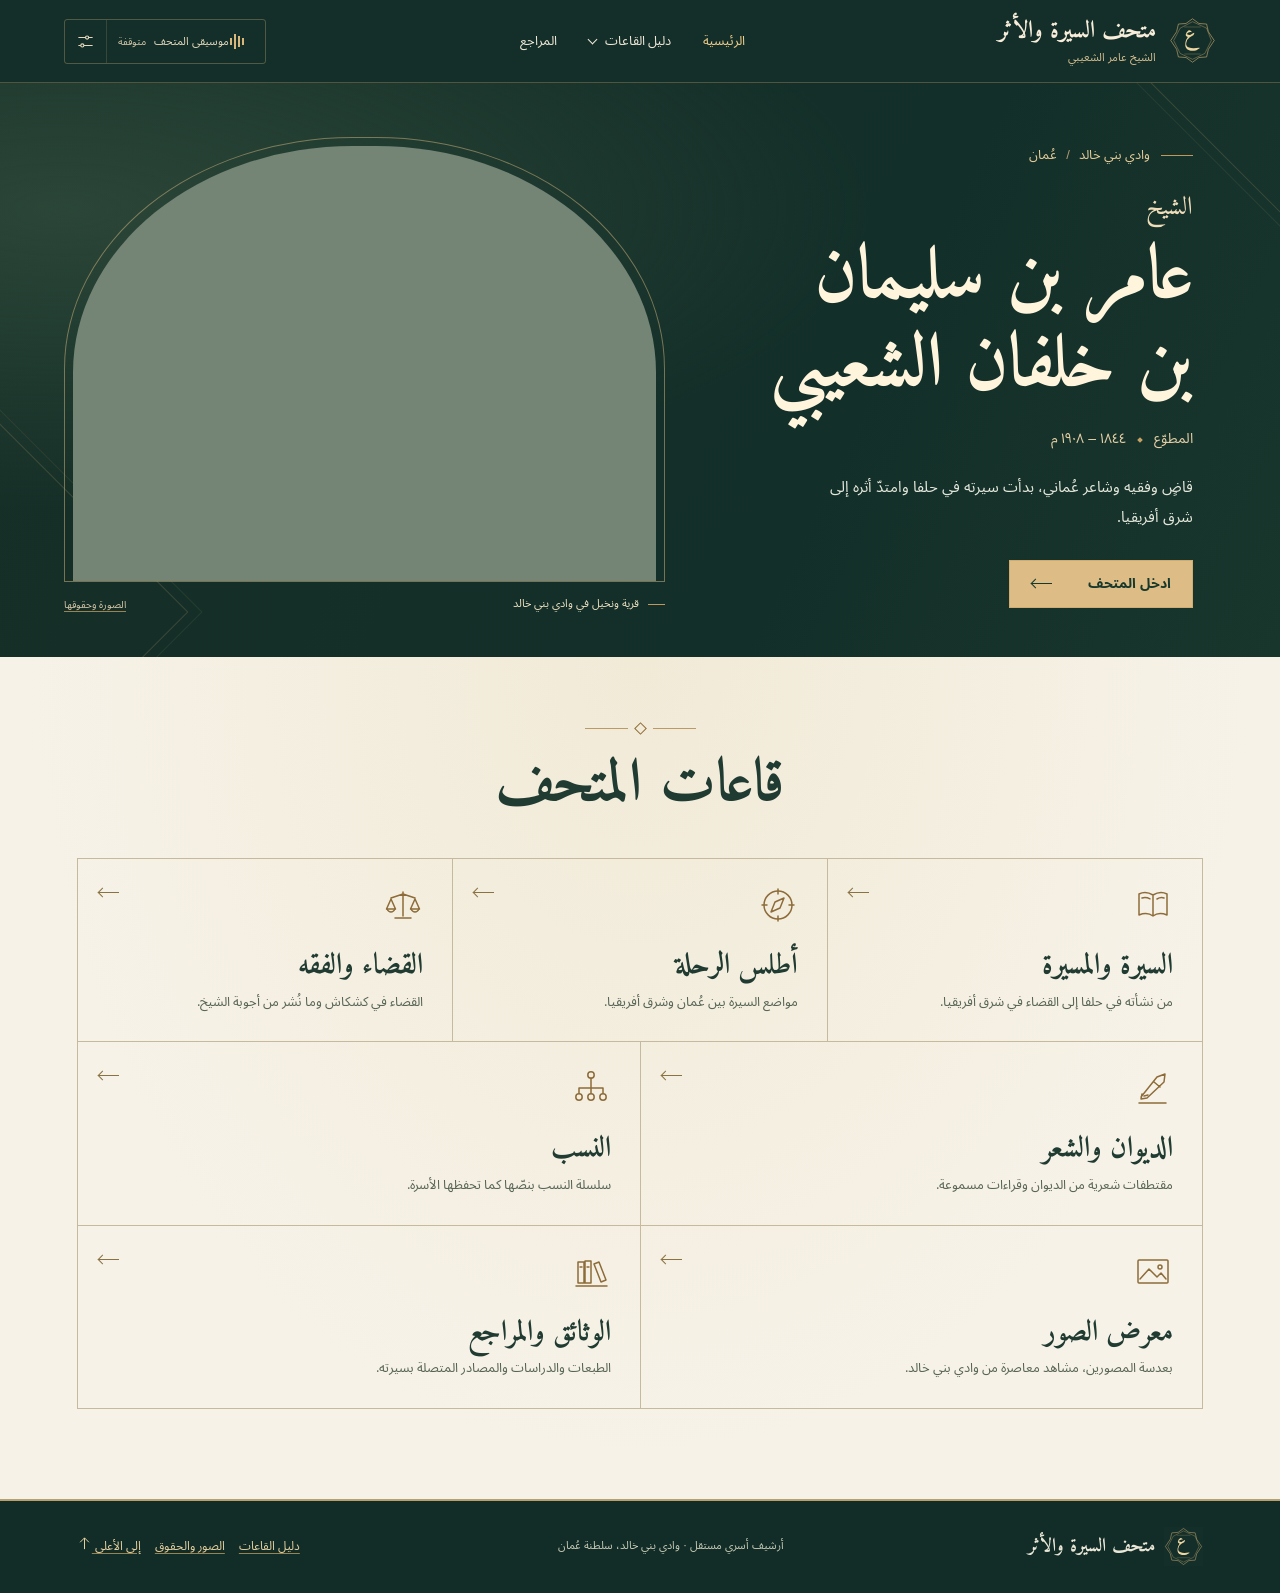
==== commit c0751b1d: "Build V3.0 as seven Arabic museum halls with a geographic atlas, searchable collections and accessib" ====
--- a/index.html
+++ b/index.html
@@ -1,142 +1,57 @@
 <!doctype html>
-<html lang="ar" dir="rtl">
-<head>
-<meta charset="utf-8"><meta name="viewport" content="width=device-width, initial-scale=1"><meta name="theme-color" content="#112e2b">
-<title>متحف الشيخ عامر الشعيبي الرقمي | وادي بني خالد، سلطنة عُمان</title>
-<meta name="description" content="متحف رقمي لسيرة الشيخ عامر بن سليمان بن خلفان الشعيبي (المطوّع)، القاضي والفقيه والشاعر العُماني من وادي بني خالد، وديوانه وآثاره ورحلته إلى شرق أفريقيا.">
-<meta property="og:title" content="متحف الشيخ عامر بن سليمان بن خلفان الشعيبي الرقمي">
-<meta property="og:description" content="من وادي بني خالد إلى زنجبار — سيرة وعلم وأثر.">
+<html lang="ar" dir="rtl"><head>
+<meta charset="utf-8"><meta name="viewport" content="width=device-width, initial-scale=1"><meta name="theme-color" content="#15362d">
+
+<link rel="icon" type="image/svg+xml" href="assets/favicon.svg">
+<link rel="preload" as="font" type="font/woff2" crossorigin href="assets/fonts/amiri-bold.woff2">
+<link rel="stylesheet" href="assets/fonts/fonts.css"><link rel="stylesheet" href="styles.css">
+<script defer src="script.js"></script>
+
+<title>متحف الشيخ عامر الشعيبي الرقمي</title>
+<link rel="canonical" href="https://abdo92370707.github.io/amer-alshuaibi-museum/">
+<meta name="description" content="سبع قاعات تتبع سيرة الشيخ عامر بن سليمان بن خلفان الشعيبي، من قرية حلفا بوادي بني خالد إلى القضاء في شرق أفريقيا، وتعرض نسبه وديوانه وآثاره.">
 <meta property="og:type" content="website">
+<meta property="og:site_name" content="متحف الشيخ عامر بن سليمان بن خلفان الشعيبي الرقمي">
 <meta property="og:locale" content="ar_OM">
-<link rel="canonical" href="https://abdo92370707.github.io/amer-alshuaibi-museum/">
+<meta property="og:title" content="متحف الشيخ عامر الشعيبي الرقمي">
+<meta property="og:description" content="سبع قاعات تتبع سيرة الشيخ عامر بن سليمان بن خلفان الشعيبي، من قرية حلفا بوادي بني خالد إلى القضاء في شرق أفريقيا، وتعرض نسبه وديوانه وآثاره.">
 <meta property="og:url" content="https://abdo92370707.github.io/amer-alshuaibi-museum/">
 <meta property="og:image" content="https://abdo92370707.github.io/amer-alshuaibi-museum/assets/images/museum-share.jpg">
 <meta property="og:image:width" content="1200">
 <meta property="og:image:height" content="630">
-<meta property="og:image:alt" content="قرية ونخيل عند سفح جبل في وادي بني خالد">
+<meta property="og:image:type" content="image/jpeg">
+<meta property="og:image:alt" content="قرية من وادي بني خالد بين سفح الجبل وبساتين النخيل">
 <meta name="twitter:card" content="summary_large_image">
-<meta name="color-scheme" content="light">
-<meta name="robots" content="index,follow">
-<link rel="icon" href="assets/favicon.svg" type="image/svg+xml">
-<link rel="preload" as="font" href="assets/fonts/amiri-bold.woff2" type="font/woff2" crossorigin>
-<link rel="stylesheet" href="assets/fonts/fonts.css">
-<link rel="stylesheet" href="styles.css">
-<link rel="stylesheet" href="enhancements.css">
-</head>
-<body id="top">
-<a class="skip-link" href="#main">الانتقال إلى المحتوى</a>
-<div id="reading-progress" aria-hidden="true"></div>
-<header class="site-header">
-  <div class="nav-shell">
-    <a class="brand" href="#top" aria-label="متحف السيرة والأثر، الرئيسية">
-      <span class="brand-seal" aria-hidden="true"><span>ع</span></span>
-      <span class="brand-text"><b>متحف السيرة والأثر</b><small>عامر الشعيبي</small></span>
-    </a>
-    <button class="nav-toggle" type="button" aria-expanded="false" aria-controls="site-nav" aria-label="فتح قائمة التنقل"><span></span><span></span><span></span></button>
-    <nav class="main-nav" id="site-nav" aria-label="التنقل الرئيسي">
-      <a href="#story">السيرة</a><a href="#origin">البدايات</a><a href="#journey">زنجبار</a><a href="#works">القضاء والفقه</a>
-      <a href="#poetry">الديوان</a><a href="#photography">الصور</a><a href="#heritage">النسب</a><a href="#references">المراجع</a>
-    </nav>
-    <div class="audio-dock" id="audio-dock" role="group" aria-label="موسيقى المتحف">
-      <button type="button" class="audio-toggle" id="audio-toggle" aria-pressed="false" aria-label="تشغيل موسيقى المتحف">
-        <span class="audio-mark" aria-hidden="true"><i></i><i></i><i></i><i></i></span>
-        <span id="audio-caption">موسيقى المتحف</span><span class="audio-state" id="audio-state" aria-live="polite">متوقفة</span>
-      </button>
-      <label class="volume-wrap" for="audio-volume"><span class="sr-only">مستوى الصوت</span><input id="audio-volume" type="range" min="0" max="40" value="16" step="1" title="مستوى الصوت" aria-label="مستوى صوت موسيقى المتحف"></label>
-    </div>
-  </div>
-</header>
-<audio id="museum-audio" src="assets/audio/wadi-breeze.mp3" preload="none" loop aria-label="نسيم الوادي، موسيقى المتحف"></audio>
-<main id="main">
-<section class="hero" aria-labelledby="hero-title">
-  <picture class="hero-art">
-    <source media="(max-width: 700px)" srcset="assets/images/hero-wadi-khalid-mobile.webp" width="768" height="960">
-    <img src="assets/images/hero-wadi-khalid.webp" width="1920" height="1080" alt="بيوت بيضاء فوق بساتين النخيل عند سفح جبل في وادي بني خالد" fetchpriority="high">
-  </picture>
-  <div class="hero-shadow" aria-hidden="true"></div>
-  <div class="hero-content container">
-    <div class="hero-eyebrow"><span class="hairline" aria-hidden="true"></span>متحف السيرة والأثر <span aria-hidden="true">/</span> سلطنة عُمان</div>
-    <h1 id="hero-title"><span class="hero-prefix">الشيخ</span><strong>عامر بن سليمان<br>بن خلفان الشعيبي</strong></h1>
-    <p class="hero-alias">المعروف بـ«المطوّع» <i aria-hidden="true"></i> <span class="life-dates"><bdi dir="ltr">١٨٤٤ – ١٩٠٨</bdi> م</span></p>
-    <p class="hero-description">قاضٍ وفقيه وشاعر عُماني، بدأت سيرته في قرية حلفا بوادي بني خالد وامتد أثره إلى شرق أفريقيا.</p>
-    <div class="hero-buttons">
-      <a class="btn btn-gold" href="#story">اكتشف سيرته <span aria-hidden="true">←</span></a>
-      <button id="enter-with-sound" class="enter-with-sound" type="button"><span class="play-mark" aria-hidden="true"></span> ادخل مع الموسيقى</button>
-    </div>
-  </div>
-  <a class="hero-plate" id="hero-photo-credit" href="credits.html"><span class="pin" aria-hidden="true"></span><span>وادي بني خالد <small>شمال الشرقية، عُمان</small></span></a>
-</section>
-<section class="introduction section-pad textured" id="story" tabindex="-1" aria-labelledby="story-title">
-  <div class="facts-band"><div class="container facts-row" aria-label="محطات أساسية"><div class="fact"><strong>١٨٤٤</strong><span>سنة الميلاد</span></div><span class="fact-separator"></span><div class="fact"><strong>حلفا</strong><span>ولاية وادي بني خالد</span></div><span class="fact-separator"></span><div class="fact"><strong>زنجبار</strong><span>محطة القضاء والعلم</span></div><span class="fact-separator"></span><div class="fact"><strong>١٩٠٨</strong><span>سنة الوفاة</span></div></div></div>
-  <div class="container intro-grid">
-    <div class="intro-heading reveal"><div class="eyebrow green">سيرة الشيخ</div><h2 id="story-title">من حلفا إلى<br><em>شرق أفريقيا</em></h2><div class="short-rule"></div></div>
-    <div class="intro-copy reveal"><p class="lead">من قرية <strong>حلفا</strong> بولاية وادي بني خالد، برز اسم الشيخ عامر بن سليمان بن خلفان الشعيبي، الذي جمع بين دراسة العلوم الشرعية، والقضاء، والإبداع في الشعر الشعبي العُماني.</p><p>عرف بلقب «المطوّع»، وتلقى من معارف عصره في الفقه واللغة، ثم رحل إلى شرق أفريقيا في زمن الروابط التاريخية الوثيقة بين عُمان وزنجبار. وشهدت تجربته تداخلًا لافتًا بين العلم والتعبير الشعري والفنون الشفهية.</p><a class="underlined-link" href="#journey">اقرأ محطات حياته <span>↙</span></a></div>
-  </div>
-</section>
-<section class="place-section" id="origin" aria-labelledby="place-title">
- <div class="place-image"><img src="assets/images/falaj-wadi-khalid.webp" width="1280" height="720" srcset="assets/images/falaj-wadi-khalid-sm.webp 720w, assets/images/falaj-wadi-khalid.webp 1280w" sizes="(max-width: 850px) 100vw, 54vw" alt="قناة فلج تلتف بين جدار صخري وبساتين النخيل" loading="lazy" decoding="async"></div>
- <div class="place-text"><div class="place-border" aria-hidden="true"></div><div class="eyebrow muted">الأرض والبدايات</div><h2 id="place-title">وادي بني خالد<br><em>الأرض التي بدأت منها الحكاية</em></h2><p>نشأ الشيخ في قرية حلفا بولاية وادي بني خالد. وفي هذه الصورة المعاصرة من الولاية، يمر ماء الفلج بمحاذاة الصخر في طريقه إلى بساتين النخيل.</p><span class="place-location"><span class="location-mark">◈</span> محافظة شمال الشرقية · سلطنة عُمان</span><div class="place-bottom">تصوير <bdi>Christoph Strässler</bdi> · <a href="credits.html">حقوق الصورة</a></div></div>
-</section>
-<section class="photography-section section-pad textured" id="photography" aria-labelledby="photography-title">
- <div class="container">
- <div class="section-head gallery-heading"><div><div class="eyebrow green">المعرض الفوتوغرافي</div><h2 id="photography-title">مشاهد من <em>وادي بني خالد</em></h2></div><p>صور معاصرة من الولاية، تمتد من قنوات الأفلاج وبساتين النخيل إلى الممرات الصخرية.</p></div>
- <div class="photography-grid">
-  <figure class="photo-tile tile-village">
-    <a class="photo-open" href="assets/images/village-wadi-khalid.webp" data-photo-src="assets/images/village-wadi-khalid.webp" data-photo-title="القرية وسفح الجبل" data-photo-credit="Christoph Strässler · CC BY-SA 2.0" aria-label="تكبير صورة القرية وسفح الجبل"><img src="assets/images/village-wadi-khalid-sm.webp" width="720" height="540" alt="بيوت بيضاء فوق بساتين النخيل عند سفح جبل في وادي بني خالد" loading="lazy" decoding="async"><span class="photo-zoom" aria-hidden="true">⤢</span></a>
-    <figcaption><b>القرية وسفح الجبل</b><small>تصوير <bdi>Christoph Strässler</bdi></small></figcaption>
-  </figure>
-  <figure class="photo-tile tile-falaj">
-    <a class="photo-open" href="assets/images/falaj-wadi-khalid.webp" data-photo-src="assets/images/falaj-wadi-khalid.webp" data-photo-title="الفلج بين النخيل" data-photo-credit="Christoph Strässler · CC BY-SA 2.0" aria-label="تكبير صورة الفلج بين النخيل"><img src="assets/images/falaj-wadi-khalid-sm.webp" width="720" height="540" alt="قناة فلج تلتف بين جدار صخري وبساتين النخيل" loading="lazy" decoding="async"><span class="photo-zoom" aria-hidden="true">⤢</span></a>
-    <figcaption><b>الفلج بين النخيل</b><small>تصوير <bdi>Christoph Strässler</bdi></small></figcaption>
-  </figure>
-  <figure class="photo-tile tile-panorama">
-    <a class="photo-open" href="assets/images/panorama-wadi-khalid.webp" data-photo-src="assets/images/panorama-wadi-khalid.webp" data-photo-title="البرك الصخرية" data-photo-credit="dronepicr · CC BY 2.0" aria-label="تكبير صورة البرك الصخرية"><img src="assets/images/panorama-wadi-khalid-sm.webp" width="720" height="540" alt="برك خضراء بين طبقات صخرية فاتحة وتلال تنحدر إلى الوادي" loading="lazy" decoding="async"><span class="photo-zoom" aria-hidden="true">⤢</span></a>
-    <figcaption><b>البرك الصخرية</b><small>تصوير <bdi>dronepicr</bdi></small></figcaption>
-  </figure>
-  <figure class="photo-tile tile-canyon">
-    <a class="photo-open" href="assets/images/canyon-wadi-khalid.webp" data-photo-src="assets/images/canyon-wadi-khalid.webp" data-photo-title="الممرّ المائي" data-photo-credit="Rafael Peier · Unsplash License" aria-label="تكبير صورة الممرّ المائي"><img src="assets/images/canyon-wadi-khalid-sm.webp" width="720" height="540" alt="ماء فيروزي يمر بين جدران صخرية بيضاء ضيقة" loading="lazy" decoding="async"><span class="photo-zoom" aria-hidden="true">⤢</span></a>
-    <figcaption><b>الممرّ المائي</b><small>تصوير <bdi>Rafael Peier</bdi></small></figcaption>
-  </figure>
-  <figure class="photo-tile tile-valley">
-    <a class="photo-open" href="assets/images/valley-wadi-khalid.webp" data-photo-src="assets/images/valley-wadi-khalid.webp" data-photo-title="الماء عند سفح الجبال" data-photo-credit="Christoph Strässler · CC BY-SA 2.0" aria-label="تكبير صورة الماء عند سفح الجبال"><img src="assets/images/valley-wadi-khalid-sm.webp" width="720" height="540" alt="صخور تتخلل ماءً ضحلًا أمام النخيل وسفوح الجبال" loading="lazy" decoding="async"><span class="photo-zoom" aria-hidden="true">⤢</span></a>
-    <figcaption><b>الماء عند سفح الجبال</b><small>تصوير <bdi>Christoph Strässler</bdi></small></figcaption>
-  </figure>
- </div><a class="underlined-link gallery-rights" href="credits.html">المصورون وحقوق الصور <span aria-hidden="true">←</span></a>
- </div>
-</section>
-<section class="journey-section section-pad" id="journey" aria-labelledby="journey-title">
- <div class="container"><div class="section-head centered reveal"><div class="eyebrow gold">محطات من الحياة</div><h2 id="journey-title">من حلفا إلى <em>زنجبار</em></h2><p>مسيرة عُمانية امتدت بالعلم والكلمة إلى الساحل الأفريقي.</p></div>
- <div class="timeline">
-  <article class="timeline-card reveal"><div class="timeline-label">١٨٤٤ م</div><div class="timeline-content"><span class="timeline-glyph">✧</span><h3>البدايات في حلفا</h3><p>وُلد في قرية حلفا، بوادي بني خالد، وتلقى علومه الأولى في محيطه العُماني.</p></div></article>
-  <article class="timeline-card reveal"><div class="timeline-label">مرحلة طلب العلم</div><div class="timeline-content"><span class="timeline-glyph">✧</span><h3>الفقه واللغة</h3><p>تلقى العلم على يد الشيخ عبد الله بن سعيد بن عيسى السَمَي، واشتغل بالعلوم الشرعية واللغة العربية.</p></div></article>
-  <article class="timeline-card reveal"><div class="timeline-label">العهد الزنجباري</div><div class="timeline-content"><span class="timeline-glyph">✧</span><h3>القضاء في شرق أفريقيا</h3><p>تولى القضاء في كشكاش من أعمال ويتة خلال عهد السلطان حمد بن ثويني، واتصل بأوساط علمية وقضائية.</p></div></article>
-  <article class="timeline-card reveal"><div class="timeline-label">١٩٠٨ م</div><div class="timeline-content"><span class="timeline-glyph">✧</span><h3>الوفاة وبقاء الأثر</h3><p>توفي في شرق أفريقيا، وبقيت قصائده وأجوبته الفقهية حاضرة في الذاكرة والدراسات اللاحقة.</p></div></article>
-  <article class="timeline-card reveal"><div class="timeline-label">٢٠٠٩ م</div><div class="timeline-content"><span class="timeline-glyph">✧</span><h3>صدور الديوان المحقق</h3><p>صدر «ديوان الشيخ عامر بن سليمان الشعيبي» عن وزارة التراث والثقافة بمسقط، بتحقيق وتصحيح محمد بن حمد المسروري.</p></div></article>
- </div></div>
-</section>
-<section class="arts-section section-pad textured" id="works" aria-labelledby="arts-title"><div class="container">
- <div class="section-head reveal"><div class="eyebrow green">مجالات الإسهام</div><h2 id="arts-title">ثلاثة وجوه <em>لإرث واحد</em></h2></div>
- <div class="arts-grid"><article class="art-card reveal"><div class="art-symbol" aria-hidden="true">۞</div><h3>القضاء</h3><p>ممارسة القضاء الشرعي في شرق أفريقيا خلال عهد سلطنة زنجبار، وما ارتبط بها من أحكام ووثائق.</p><a href="#references">المراجع التاريخية <span aria-hidden="true">↗</span></a></article><article class="art-card reveal"><div class="art-symbol" aria-hidden="true">✧</div><h3>الفقه</h3><p>أجوبة ومسائل فقهية وردت ضمن مواد مخطوطة منشورة، وتُبرز جانبًا من عمله العلمي.</p><a href="https://alsaidia.com/sites/default/files/%D8%B2%D9%8A%D8%A7%D8%AF%D8%A7%D8%AA_%D8%A3%D8%A8%D9%8A_%D8%B3%D8%B9%D9%8A%D8%AF_%D8%A7%D9%84%D9%83%D8%AF%D9%85%D9%8A_%284%29.pdf" target="_blank" rel="noopener noreferrer">اطّلع على مادة فقهية <span aria-hidden="true">↗</span></a></article><article class="art-card reveal"><div class="art-symbol" aria-hidden="true">❋</div><h3>الشعر والفنون</h3><p>قصائد شعبية ارتبطت بفنون مثل الرزحة والعازي والنشدان، وشهدت تنوعًا في الإيقاع والبناء.</p><a href="#poetry">من روائع الديوان <span aria-hidden="true">↗</span></a></article></div>
- </div></section>
-<section class="poetry-section section-pad" id="poetry" aria-labelledby="poetry-title"><div class="container poetry-layout">
- <div class="poetry-intro reveal"><div class="eyebrow gold">الديوان</div><h2 id="poetry-title">والشعرُ<br><em>ذاكرةٌ أخرى</em></h2><p>عُرف الشيخ عامر في الشعر الشعبي العُماني، وارتبط اسمه بأنماط من الإنشاد والفنون الأدائية. تظهر هنا مقتطفات قصيرة منشورة من أشعاره، مع روابط إلى الديوان ومجموعة التسجيلات الصوتية.</p><div class="poetry-tabs" role="tablist" aria-label="اختيار المقتطف الشعري"><button role="tab" aria-selected="true" aria-controls="poetry-panel" class="active" data-poem="0">من شعره</button><button role="tab" aria-selected="false" aria-controls="poetry-panel" data-poem="1">نشيد المحبين</button></div><a class="btn btn-outline" href="https://www.youtube.com/@omany707" target="_blank" rel="noopener noreferrer">استمع إلى ديوانه <span aria-hidden="true">↗</span></a></div>
- <div class="manuscript-panel reveal"><div class="manuscript-edge" aria-hidden="true"></div><div class="manuscript-top"><span>مختارات من الديوان</span><span lang="en">THE VERSES</span></div><div class="manuscript-deco" aria-hidden="true">❦</div><div id="poetry-panel" role="tabpanel" tabindex="0" aria-live="polite"><blockquote id="poem-lines">سمّو وأنا مثلكم سمّيتْ<br>بتنزل بركة الرحماني<br>وعلى النبي محمد صلّيتْ<br>صلاة تكعم العدواني</blockquote><p id="poem-attribution" class="manuscript-attribution">من أبياته المنشورة في أثير</p></div><noscript><div class="static-poem"><h3>نشيد المحبّين</h3><blockquote>يا الكوس هبّي من الأشخرة وجاي<br>ورثمين بين الحجر رثم طلّة<br>إلى لقيتي المحبّين غفاي<br>زقري لهم زقرة مستذلّة</blockquote><p>من «نشيد المحبين» · ورد في دراسة مجلة نزوى</p></div></noscript><div class="manuscript-bottom"><span>عامر بن سليمان الشعيبي</span><span class="mini-ornament" aria-hidden="true">۞</span></div></div>
- </div><div class="container book-bar reveal"><div class="book-stamp">١٧٢<small>صفحة</small></div><div><span class="tiny-label">إصدار وزارة التراث والثقافة، مسقط — ٢٠٠٩</span><h3>ديوان الشيخ عامر بن سليمان الشعيبي</h3><p>حقّقه وصحّحه محمد بن حمد المسروري</p></div><a href="https://library.css.edu.om/v_show_biblioitem?id=28719" target="_blank" rel="noopener noreferrer">بيانات الديوان <span aria-hidden="true">↗</span></a></div>
-</section>
-<figure class="landscape-break"><img src="assets/images/panorama-wadi-khalid.webp" width="1536" height="1024" srcset="assets/images/panorama-wadi-khalid-sm.webp 720w, assets/images/panorama-wadi-khalid.webp 1536w" sizes="100vw" alt="برك الوادي والتلال الصخرية المحيطة بها" loading="lazy" decoding="async"><figcaption class="landscape-overlay"><div class="eyebrow cream">ولاية وادي بني خالد</div><p>البرك الصخرية</p><small>تصوير <bdi>dronepicr</bdi> · <a href="credits.html">حقوق الصورة</a></small></figcaption></figure>
-<section class="heritage-section section-pad textured" id="heritage" aria-labelledby="heritage-title"><div class="container"><div class="section-head centered reveal"><div class="eyebrow green">خزائن الذاكرة</div><h2 id="heritage-title">أرشيف <em>يحفظ الأثر</em></h2><p>نافذة إلى السيرة والنسب والديوان والوثائق المنشورة.</p></div>
-<div class="heritage-grid"><article class="heritage-card reveal"><div class="heritage-top"><span class="heritage-badge">سجل أسري</span><span>✥</span></div><h3>سلسلة النسب</h3><p>سلسلة نسب الشيخ عامر بن سليمان كما ترويها الأسرة في التعريف المنشور بقناة الديوان.</p><button class="card-open" type="button" data-dialog="genealogy-dialog">استعرض سلسلة النسب <span aria-hidden="true">↗</span></button><noscript><details><summary>سلسلة النسب كاملة</summary><p>عامر بن سليمان بن خلفان بن سليمان بن سعيد بن سنان بن علي الشعيبي، وينتمي إلى بني شعيب بن عامر بن عبد الله بن مالك بن نصر بن الأزد بن الغوث بن نبت بن مالك بن زيد بن كهلان بن سبأ بن يشجب بن يعرب بن قحطان.</p></details></noscript></article><article class="heritage-card reveal"><div class="heritage-top"><span class="heritage-badge">أثر علمي</span><span>✥</span></div><h3>أجوبة ومسائل فقهية</h3><p>نصوص علمية وردت ضمن «زيادات أبي سعيد الكدمي» وتشير إلى أجوبة الشيخ ومسائله.</p><a class="card-open" href="https://alsaidia.com/sites/default/files/%D8%B2%D9%8A%D8%A7%D8%AF%D8%A7%D8%AA_%D8%A3%D8%A8%D9%8A_%D8%B3%D8%B9%D9%8A%D8%AF_%D8%A7%D9%84%D9%83%D8%AF%D9%85%D9%8A_%284%29.pdf" target="_blank" rel="noopener noreferrer">المادة المنشورة <span aria-hidden="true">↗</span></a></article><article class="heritage-card reveal"><div class="heritage-top"><span class="heritage-badge">مكتبة صوتية</span><span>✥</span></div><h3>ديوانه المسموع</h3><p>مجموعة تسجيلات ومقاطع عن شعر الشيخ وسيرته على قناة الديوان المخصصة له.</p><a class="card-open" href="https://www.youtube.com/@omany707" target="_blank" rel="noopener noreferrer">استكشف القناة <span aria-hidden="true">↗</span></a></article></div>
-<div class="heritage-note reveal"><span aria-hidden="true">✦</span><p>هذا الأرشيف مساحة لحفظ رواية الأسرة إلى جانب الدراسات والكتب والوثائق المنشورة، مع إظهار بيانات كل مرجع في موضعه.</p></div></div></section>
-<section class="references-section section-pad" id="references" aria-labelledby="references-title"><div class="container refs-layout"><div class="refs-intro reveal"><div class="eyebrow green">مكتبة المراجع</div><h2 id="references-title">المصادر<br><em>والقراءات</em></h2><p>نوافذ أصلية للكتب والدراسات والمقالات المرتبطة بالشيخ. أُدرجت الروابط لمساعدة القارئ والباحث على الرجوع إلى المادة المنشورة.</p></div><div class="ref-list reveal">
-<a href="https://www.nizwa.om/%D9%81%D9%8A-%D8%A7%D9%84%D8%AA%D8%AC%D8%A7%D8%B1%D8%A8-%D9%88%D8%A7%D9%84%D9%86%D8%B5%D9%88%D8%B5-%D8%A7%D9%84%D9%85%D8%A4%D8%B3%D8%B3%D8%A9-%D8%AA%D8%A7%D8%B1%D9%8A%D8%AE-%D8%A7%D9%84%D8%B4%D8%B9/" target="_blank" rel="noopener noreferrer"><span>01</span><div><b>في التجارب والنصوص المؤسسة: تاريخ الشعر الشعبي العُماني</b><small>مجلة نزوى · طاهر بن خميس العميري · ٢٠٢٦</small></div><em>↗</em></a>
-<a href="https://www.atheer.om/2025/07/16/073947/" target="_blank" rel="noopener noreferrer"><span>02</span><div><b>ويبقى الأثر: شخصيات عُمانية غادرت دنيانا في يوليو</b><small>أثير · محمد بن حمد العريمي · ٢٠٢٥</small></div><em>↗</em></a>
-<a href="https://library.css.edu.om/v_show_biblioitem?id=28719" target="_blank" rel="noopener noreferrer"><span>03</span><div><b>سجل «ديوان الشيخ عامر بن سليمان الشعيبي»</b><small>مكتبة كلية العلوم الشرعية · مسقط · ٢٠٠٩</small></div><em>↗</em></a>
-<a href="https://ibadi.net/book/2443" target="_blank" rel="noopener noreferrer"><span>04</span><div><b>ديوان الشيخ عامر بن سليمان الشعيبي</b><small>الموسوعة الإباضية · النسخة المصوّرة</small></div><em>↗</em></a>
-<a href="https://www.youtube.com/@omany707" target="_blank" rel="noopener noreferrer"><span>05</span><div><b>قناة ديوان الشيخ عامر الشعيبي</b><small>رواية الأسرة · مواد مسموعة ومرئية</small></div><em>↗</em></a></div></div></section>
-</main>
-<footer class="site-footer"><div class="container footer-grid"><div class="footer-brand"><span class="footer-seal">ع</span><div><b>الشيخ عامر بن سليمان الشعيبي</b><span>متحف السيرة والأثر · وادي بني خالد</span></div></div><div class="footer-links"><a href="#story">السيرة</a><a href="#poetry">الديوان</a><a href="#heritage">الأرشيف</a><a href="#references">المراجع</a></div><div class="footer-end">أرشيف عُماني مستقل · جميع الحقوق في المحتوى الأسري محفوظة لأصحابها</div></div><div class="container credits-line"><span>تصوير <bdi>Christoph Strässler</bdi> و<bdi>dronepicr</bdi> و<bdi>Rafael Peier</bdi> · <a href="credits.html">حقوق الصور والموسيقى</a></span><a href="#top">العودة إلى الأعلى ↑</a></div></footer>
-<dialog id="genealogy-dialog" class="genealogy-dialog" aria-labelledby="genealogy-title"><button type="button" class="dialog-close" data-dialog-close aria-label="إغلاق">×</button><div class="eyebrow green">سجل النسب · رواية الأسرة</div><h2 id="genealogy-title">النسب كما تتداوله الأسرة</h2><p class="genealogy-text">عامر بن سليمان بن خلفان بن سليمان بن سعيد بن سنان بن علي الشعيبي، وينتمي إلى بني شعيب بن عامر بن عبد الله بن مالك بن نصر بن الأزد بن الغوث بن نبت بن مالك بن زيد بن كهلان بن سبأ بن يشجب بن يعرب بن قحطان.</p><p class="dialog-foot">النص من التعريف المنشور في قناة الديوان العائلية، وتُحفظ صياغته هنا ضمن الرواية الأسرية.</p><button type="button" class="btn btn-gold" data-dialog-close>إغلاق</button></dialog>
-<dialog id="photo-lightbox" class="photo-lightbox" aria-labelledby="lightbox-title"><button type="button" class="lightbox-close" id="lightbox-close" aria-label="إغلاق الصورة">×</button><h2 id="lightbox-title">صورة من وادي بني خالد</h2><img id="lightbox-image" alt=""><div class="photo-dialog-bar"><p id="lightbox-credit"></p><div class="photo-dialog-nav"><button type="button" data-photo-step="-1">→ السابقة</button><button type="button" data-photo-step="1">التالية ←</button></div></div></dialog>
-<script src="script.js" defer></script>
-</body>
-</html>
+<meta name="twitter:title" content="متحف الشيخ عامر الشعيبي الرقمي">
+<meta name="twitter:description" content="سبع قاعات تتبع سيرة الشيخ عامر بن سليمان بن خلفان الشعيبي، من قرية حلفا بوادي بني خالد إلى القضاء في شرق أفريقيا، وتعرض نسبه وديوانه وآثاره.">
+<meta name="twitter:image" content="https://abdo92370707.github.io/amer-alshuaibi-museum/assets/images/museum-share.jpg">
+<script type="application/ld+json">{"@context":"https://schema.org","@graph":[{"@id":"https://abdo92370707.github.io/amer-alshuaibi-museum/#website","@type":"WebSite","inLanguage":"ar","name":"متحف الشيخ عامر بن سليمان بن خلفان الشعيبي الرقمي","url":"https://abdo92370707.github.io/amer-alshuaibi-museum/"},{"@id":"https://abdo92370707.github.io/amer-alshuaibi-museum/#page","@type":"CollectionPage","name":"متحف الشيخ عامر الشعيبي الرقمي","description":"سبع قاعات تتبع سيرة الشيخ عامر بن سليمان بن خلفان الشعيبي، من قرية حلفا بوادي بني خالد إلى القضاء في شرق أفريقيا، وتعرض نسبه وديوانه وآثاره.","inLanguage":"ar","url":"https://abdo92370707.github.io/amer-alshuaibi-museum/","isPartOf":{"@id":"https://abdo92370707.github.io/amer-alshuaibi-museum/#website"},"about":{"@id":"https://abdo92370707.github.io/amer-alshuaibi-museum/#person"}},{"@id":"https://abdo92370707.github.io/amer-alshuaibi-museum/#person","@type":"Person","name":"عامر بن سليمان بن خلفان الشعيبي","alternateName":"المطوّع"}]}</script>
+</head><body id="top" class="page-index">
+<a class="skip-link" href="#main">انتقل إلى المحتوى</a>
+<header class="masthead"><div class="mast-inner">
+<a class="identity" href="index.html" aria-current="page"><img src="assets/favicon.svg" width="47" height="47" alt=""><span><b>متحف السيرة والأثر</b><small>الشيخ عامر الشعيبي</small></span></a>
+<nav class="primary" aria-label="التنقل الرئيسي">
+<a class="head-link home-link" href="index.html" aria-current="page">الرئيسية</a>
+<details class="hall-picker" id="museum-menu"><summary>دليل القاعات <span class="chevron" aria-hidden="true"></span></summary><div class="menu-sheet"><a href="index.html#halls">جميع القاعات</a><a href="biography.html">السيرة والمسيرة</a><a href="atlas.html">أطلس الرحلة</a><a href="jurisprudence.html">القضاء والفقه</a><a href="poetry.html">الديوان والشعر</a><a href="genealogy.html">النسب</a><a href="gallery.html">معرض الصور</a><a href="archive.html">الوثائق والمراجع</a></div></details>
+<a class="head-link archive-link" href="archive.html">المراجع</a></nav>
+<div class="sound-dock" aria-label="الصوت" role="group"><button id="audio-toggle" type="button" aria-pressed="false" aria-label="تشغيل موسيقى المتحف"><span class="wave" aria-hidden="true"><i></i><i></i><i></i><i></i></span><span class="sound-caption">موسيقى المتحف</span><span id="audio-state" aria-live="polite" class="sound-state">متوقفة</span></button>
+<details class="mixer"><summary aria-label="ضبط مستوى الصوت" title="مستوى الصوت"><svg width="19" height="19" viewBox="0 0 24 24" fill="none" stroke="currentColor" stroke-width="1.45" aria-hidden="true"><path d="M3 7h9m4 0h5M3 17h3m4 0h11"/><circle cx="14" cy="7" r="2"/><circle cx="8" cy="17" r="2"/></svg></summary><label class="mix-panel" for="audio-volume">مستوى الصوت<input id="audio-volume" type="range" min="0" max="40" value="16" step="1"></label></details></div>
+</div></header>
+<audio id="museum-audio" src="assets/audio/wadi-breeze.mp3" preload="none" loop></audio>
+<main id="main" class="home-main" data-hall="index" tabindex="-1">
+<section class="entrance" aria-labelledby="museum-title"><div class="entrance-frame">
+<div class="entrance-copy"><p class="place-line"><i aria-hidden="true"></i> وادي بني خالد <span aria-hidden="true">/</span> عُمان</p>
+<h1 id="museum-title"><span class="scholar-prefix">الشيخ</span>عامر بن سليمان<br>بن خلفان الشعيبي</h1>
+<p class="lifespan">المطوّع <i aria-hidden="true"></i> <bdi dir="ltr">١٨٤٤ – ١٩٠٨</bdi> م</p>
+<p class="entrance-lead">قاضٍ وفقيه وشاعر عُماني، بدأت سيرته في حلفا وامتدّ أثره إلى شرق أفريقيا.</p>
+<a class="door-button" href="#halls">ادخل المتحف <span class="journey-arrow" aria-hidden="true">←</span></a></div>
+<figure class="portal"><div class="arch-frame"><div class="arch-opening">
+<picture><source media="(max-width:660px)" srcset="assets/images/entrance-village-420.webp 420w, assets/images/entrance-village-800.webp 800w" sizes="89vw" width="420" height="220">
+<img class="entrance-photo" src="assets/images/entrance-village-1000.webp" srcset="assets/images/entrance-village-1000.webp 1000w, assets/images/hero-wadi-khalid.webp 1920w" sizes="(max-width: 1477px) 47vw, 690px" alt="قرية ونخيل عند سفح جبل في وادي بني خالد" width="1920" height="1080" fetchpriority="high" decoding="async"></picture>
+</div></div><figcaption><span aria-hidden="true" class="caption-rule"></span><span>قرية ونخيل في وادي بني خالد</span><a href="credits.html">الصورة وحقوقها</a></figcaption></figure>
+</div></section>
+<section id="halls" class="hall-directory" aria-labelledby="halls-heading" tabindex="-1"><div class="wrap">
+<div class="directory-heading"><div class="hall-ornament" aria-hidden="true"><i></i></div><h2 id="halls-heading">قاعات المتحف</h2></div>
+<div class="hall-list"><a class="hall-tile tile-biography" href="biography.html"><span class="anchor-alias" id="story"></span><span class="anchor-alias" id="journey"></span><div class="hall-tile-art"><svg class="hall-icon" viewBox="0 0 40 40" width="40" height="40" aria-hidden="true" focusable="false"><path d="M6 30V9c4-2 9-2 14 1 5-3 10-3 14-1v21c-5-2-10-2-14 1-4-3-9-3-14-1Z M20 11v20 M9 13c3-1 5-.7 8 .8 M24 14c2.5-1.5 5-1.7 7-1"/></svg></div><div><h3>السيرة والمسيرة</h3><p>من نشأته في حلفا إلى القضاء في شرق أفريقيا.</p></div><span class="tile-arrow" aria-hidden="true">←</span></a><a class="hall-tile tile-atlas" href="atlas.html"><span class="anchor-alias" id="origin"></span><div class="hall-tile-art"><svg class="hall-icon" viewBox="0 0 40 40" width="40" height="40" aria-hidden="true" focusable="false"><circle cx="20" cy="20" r="14"/><path d="m26 13-4 10-9 4 4-10 9-4ZM20 4v5m0 22v5M4 20h5m22 0h5"/></svg></div><div><h3>أطلس الرحلة</h3><p>مواضع السيرة بين عُمان وشرق أفريقيا.</p></div><span class="tile-arrow" aria-hidden="true">←</span></a><a class="hall-tile tile-jurisprudence" href="jurisprudence.html"><span class="anchor-alias" id="works"></span><div class="hall-tile-art"><svg class="hall-icon" viewBox="0 0 40 40" width="40" height="40" aria-hidden="true" focusable="false"><path d="M20 7v24m-8 2h16M8 13l12-4 12 4M8 14 3.5 24h9L8 14ZM32 14l-4.5 10h9L32 14Z"/><path d="M4 24c2 4 6 4 8 0m16 0c2 4 6 4 8 0"/></svg></div><div><h3>القضاء والفقه</h3><p>القضاء في كشكاش وما نُشر من أجوبة الشيخ.</p></div><span class="tile-arrow" aria-hidden="true">←</span></a><a class="hall-tile tile-poetry" href="poetry.html"><span class="anchor-alias" id="poetry"></span><div class="hall-tile-art"><svg class="hall-icon" viewBox="0 0 40 40" width="40" height="40" aria-hidden="true" focusable="false"><path d="M8 29 24 9l8-3-1 8-17 16-6 1 1-5M21 14l6 5M6 35h27"/><path d="m11 28 4-1"/></svg></div><div><h3>الديوان والشعر</h3><p>مقتطفات شعرية من الديوان وقراءات مسموعة.</p></div><span class="tile-arrow" aria-hidden="true">←</span></a><a class="hall-tile tile-genealogy" href="genealogy.html"><span class="anchor-alias" id="heritage"></span><span class="anchor-alias" id="genealogy-dialog"></span><div class="hall-tile-art"><svg class="hall-icon" viewBox="0 0 40 40" width="40" height="40" aria-hidden="true" focusable="false"><path d="M20 10v10M8 25v-5h24v5M20 20v5"/><circle cx="20" cy="7" r="3.2"/><circle cx="8" cy="29" r="3.2"/><circle cx="20" cy="29" r="3.2"/><circle cx="32" cy="29" r="3.2"/></svg></div><div><h3>النسب</h3><p>سلسلة النسب بنصّها كما تحفظها الأسرة.</p></div><span class="tile-arrow" aria-hidden="true">←</span></a><a class="hall-tile tile-gallery" href="gallery.html"><span class="anchor-alias" id="photography"></span><div class="hall-tile-art"><svg class="hall-icon" viewBox="0 0 40 40" width="40" height="40" aria-hidden="true" focusable="false"><rect x="5" y="8" width="30" height="23" rx="1"/><circle cx="27" cy="15" r="2"/><path d="m7 27 9-10 8 8 4-4 5 6"/></svg></div><div><h3>معرض الصور</h3><p>بعدسة المصورين، مشاهد معاصرة من وادي بني خالد.</p></div><span class="tile-arrow" aria-hidden="true">←</span></a><a class="hall-tile tile-archive" href="archive.html"><span class="anchor-alias" id="references"></span><div class="hall-tile-art"><svg class="hall-icon" viewBox="0 0 40 40" width="40" height="40" aria-hidden="true" focusable="false"><path d="M7 31V10h6v21H7Zm7 0V9h6v22h-6Zm9-19 5-2 7 18-5 2-7-18ZM5 34h31M9 15h2m5 0h2"/></svg></div><div><h3>الوثائق والمراجع</h3><p>الطبعات والدراسات والمصادر المتصلة بسيرته.</p></div><span class="tile-arrow" aria-hidden="true">←</span></a></div></div></section></main>
+
+<footer class="museum-footer"><div class="wrap footer-main"><a class="foot-identity" href="index.html"><img width="39" height="39" alt="" src="assets/favicon.svg"><b>متحف السيرة والأثر</b></a><p>أرشيف أسري مستقل · وادي بني خالد، سلطنة عُمان</p><nav aria-label="روابط التذييل"><a href="index.html#halls">دليل القاعات</a><a href="credits.html">الصور والحقوق</a><a href="#top">إلى الأعلى <svg class="inline-arrow" width="15" height="15" viewBox="0 0 24 24" fill="none" stroke="currentColor" stroke-width="1.6" aria-hidden="true"><path d="M12 21V3m-7 7 7-7 7 7"/></svg></a></nav></div></footer></body></html>
--- a/styles.css
+++ b/styles.css
@@ -1,7 +1,220 @@
-:root{--green:#133632;--green-deep:#0d2725;--green-mid:#214c44;--gold:#c8a16c;--gold-pale:#e2c89f;--cream:#f5f1e6;--paper:#eee8da;--ink:#202823;--muted:#738077;--line:#d8d2c3;--white:#fff;--font-text:'IBM Plex Sans Arabic',system-ui,sans-serif;--font-display:'Amiri','Times New Roman',serif;--font-en:'Cormorant Garamond',Georgia,serif;--navH:84px}
-*,*::before,*::after{box-sizing:border-box}html{scroll-behavior:smooth;scroll-padding-top:84px}body{margin:0;font-family:var(--font-text);background:var(--cream);color:var(--ink);line-height:1.9;text-rendering:optimizeLegibility;overflow-x:hidden}body.lock-scroll{overflow:hidden}a{text-decoration:none;color:inherit}button{font:inherit}img{max-width:100%;display:block}button,a{-webkit-tap-highlight-color:transparent}button:focus-visible,a:focus-visible{outline:3px solid var(--gold);outline-offset:4px}::selection{background:#b99a65;color:#142a25}.container{width:min(1210px,calc(100% - 92px));margin:0 auto}.section-pad{padding:132px 0}.textured{background-color:var(--cream);background-image:radial-gradient(circle at 10% 30%,rgba(154,123,73,.065),transparent 30%),radial-gradient(circle at 90% 85%,rgba(9,70,60,.046),transparent 28%),url("data:image/svg+xml,%3Csvg viewBox='0 0 150 150' xmlns='http://www.w3.org/2000/svg'%3E%3Cfilter id='n'%3E%3CfeTurbulence type='fractalNoise' baseFrequency='.4' numOctaves='2' stitchTiles='stitch'/%3E%3C/filter%3E%3Crect width='100%25' height='100%25' filter='url(%23n)' opacity='.07'/%3E%3C/svg%3E")}.skip-link{position:fixed;z-index:200;top:-100px;right:12px;background:white;padding:10px}.skip-link:focus{top:12px}#reading-progress{height:3px;position:fixed;inset:0 auto auto 0;width:0;background:var(--gold);z-index:201;direction:ltr}.topnote{height:34px;background:#0a211f;color:#e6d3b0;font-size:10px;letter-spacing:.055em;display:flex;align-items:center;justify-content:center;gap:12px;border-bottom:1px solid rgba(255,255,255,.09)}.topnote-separator{opacity:.45}.topnote-index{position:absolute;left:45px;font:500 11px var(--font-en);letter-spacing:.16em}.site-header{height:var(--navH);background:var(--green-deep);color:white;position:sticky;top:0;z-index:100;border-bottom:1px solid rgba(219,182,131,.24);transition:background .3s}.site-header.scrolled{background:rgba(14,39,36,.97);backdrop-filter:blur(16px)}.nav-shell{width:min(1400px,calc(100% - 84px));height:100%;margin:auto;display:flex;align-items:center;gap:42px}.brand{display:flex;align-items:center;gap:12px;flex-shrink:0}.brand-seal{height:51px;width:51px;border:1px solid var(--gold);outline:1px solid rgba(202,162,101,.45);outline-offset:-7px;display:grid;place-items:center;color:var(--gold-pale);clip-path:polygon(50% 0,89% 10%,100% 50%,89% 90%,50% 100%,11% 90%,0 50%,11% 10%)}.brand-seal span{font:700 32px/1 var(--font-display);margin-top:-1px}.brand-text{display:flex;flex-direction:column;gap:0}.brand-text b{font:700 23px/1.45 var(--font-display);white-space:nowrap}.brand-text small{font-size:10px;letter-spacing:.08em;color:var(--gold-pale)}.main-nav{display:flex;align-items:center;justify-content:center;gap:32px;flex:1}.main-nav a{font-size:12px;color:#e1e8e0;transition:color .2s;white-space:nowrap}.main-nav a:hover,.main-nav a.active{color:var(--gold-pale)}.nav-cta{border:1px solid rgba(211,172,111,.65);padding:10px 17px;color:var(--gold-pale);font-size:12px;display:flex;gap:25px;align-items:center;white-space:nowrap;transition:all .3s}.nav-cta:hover{background:var(--gold);color:var(--green-deep)}.nav-toggle{display:none}.hero{min-height:min(835px,calc(100svh - 85px));background:#173b35;position:relative;overflow:hidden;color:#fff;display:flex;align-items:center}.hero-art{position:absolute;inset:0;background:radial-gradient(ellipse at 65% 40%,#41634e 0%,#224538 35%,#132c2a 80%)}.hero-art img{width:100%;height:100%;object-fit:cover;object-position:center 48%;filter:saturate(.67) contrast(1.03) brightness(.72);animation:heroReveal 2s ease both}.hero-shadow{position:absolute;inset:0;background:linear-gradient(270deg,rgba(10,36,32,.97) 1%,rgba(10,36,32,.87) 33%,rgba(8,35,32,.39) 72%,rgba(8,28,26,.35) 100%),linear-gradient(0deg,rgba(8,29,26,.84),transparent 27%)}.hero-ornament{position:absolute;width:630px;height:630px;left:-220px;top:12%;border:1px solid rgba(244,213,154,.13);border-radius:50%;box-shadow:0 0 0 45px rgba(255,255,255,.013),0 0 0 95px rgba(255,255,255,.013);pointer-events:none}.hero-content{position:relative;z-index:2;padding:110px 0 125px}.hero-eyebrow{display:flex;align-items:center;gap:16px;color:#e5cca3;font-size:12px;letter-spacing:.16em}.hairline{width:47px;height:1px;background:var(--gold)}.hero-english{margin:33px 0 8px;letter-spacing:.29em;font:500 18px var(--font-en);color:#c6aa85;direction:ltr;text-align:right}.hero h1{font:400 clamp(48px,5.2vw,87px)/1.52 var(--font-display);max-width:990px;margin:0;color:#fff5df;letter-spacing:-.03em;text-shadow:0 4px 30px rgba(0,0,0,.13)}.hero h1 strong{font-weight:700;color:#fff}.hero-alias{display:flex;gap:20px;align-items:center;color:#e1cfae;font-size:15px;margin:19px 0 22px}.hero-alias i{height:5px;width:5px;transform:rotate(45deg);background:var(--gold)}.hero-description{max-width:610px;font-size:15px;line-height:2.25;color:#e7e7df;margin:0 0 28px}.hero-buttons{display:flex;align-items:center;gap:35px}.btn{padding:13px 28px;border:1px solid transparent;display:inline-flex;align-items:center;justify-content:space-between;gap:42px;font-size:13px;cursor:pointer;transition:transform .25s,background .25s,color .25s;border-radius:0}.btn:hover{transform:translateY(-3px)}.btn-gold{background:var(--gold);color:#112d29}.btn-gold:hover{background:#ead1a1}.text-cta{font-size:13px;color:#efe5d2;border-bottom:1px solid rgba(248,229,201,.52);padding-bottom:8px;display:flex;gap:26px}.hero-bottom{position:absolute;bottom:0;left:0;right:0;z-index:2;height:69px;border-top:1px solid rgba(247,231,196,.21);display:flex;align-items:center;justify-content:space-between;padding:0 45px;color:#dfd2b9;font-size:10px;letter-spacing:.08em}.hero-bottom a{display:flex;align-items:center;gap:18px}.hero-bottom a span{font-size:18px}.hero-photo-credit{opacity:.8}.hero-side-label{position:absolute;left:30px;top:50%;transform:translateY(-50%) rotate(-90deg);transform-origin:center;z-index:3;color:#f4e1c9;font:500 11px var(--font-en);letter-spacing:.21em;white-space:nowrap;opacity:.7}@keyframes heroReveal{from{transform:scale(1.08);filter:saturate(.5) contrast(.98) brightness(.52)}to{transform:scale(1);filter:saturate(.67) contrast(1.03) brightness(.72)}}.eyebrow{font-size:12px;letter-spacing:.15em;font-weight:600}.eyebrow span{font-size:12px;margin-left:12px;opacity:.6}.eyebrow.green{color:#34755f}.eyebrow.gold{color:var(--gold)}.eyebrow.muted{color:var(--gold-pale)}.eyebrow.cream{color:#f3d6a5}.intro-grid{display:grid;grid-template-columns:1fr 1.18fr;gap:10%;align-items:start}.intro-heading h2,.section-head h2,.place-text h2,.poetry-intro h2,.refs-intro h2,.closing-section h2{font:700 clamp(39px,4.3vw,68px)/1.4 var(--font-display);margin:16px 0 22px;color:var(--green)}em{font-style:normal;color:#ab8556}.short-rule{background:var(--gold);width:63px;height:2px;margin:31px 0}.eyebrow-en{color:#948677;letter-spacing:.25em;font:600 16px var(--font-en);direction:ltr;text-align:right}.intro-copy{position:relative;border-right:1px solid var(--line);padding-right:39px;margin-top:30px}.ornamental-quote{font:100px/.5 var(--font-display);color:var(--gold);opacity:.22;position:absolute;right:36px;top:-30px}.intro-copy p{color:#626d62;font-size:15px;line-height:2.55}.intro-copy .lead{font:400 24px/2.0 var(--font-display);color:#244039}.intro-copy strong{color:var(--green)}.underlined-link{font-size:13px;display:inline-flex;gap:35px;align-items:center;color:var(--green);border-bottom:1px solid var(--gold);padding-bottom:10px;margin-top:19px}.facts-row{display:flex;justify-content:space-around;align-items:center;margin-top:100px;border-top:1px solid var(--line);padding-top:48px}.fact{display:flex;flex-direction:column;text-align:center}.fact strong{font:700 clamp(32px,3.3vw,53px)/1.2 var(--font-display);color:var(--green)}.fact span{font-size:11px;color:#7e887f}.fact-separator{width:1px;height:52px;background:var(--line)}.place-section{display:grid;grid-template-columns:1.15fr 1fr;min-height:570px;background:#173e37;color:white}.place-image{position:relative;min-height:570px;background:linear-gradient(35deg,#6d7460,#1b3b33);overflow:hidden}.place-image img{height:100%;width:100%;position:absolute;inset:0;object-fit:cover;object-position:50% 50%;filter:saturate(.75);transition:transform .8s}.place-image:hover img{transform:scale(1.045)}.photo-corner{position:absolute;bottom:28px;left:30px;background:rgba(14,40,36,.88);padding:8px 17px;color:#e7ceaa;font:12px var(--font-en);letter-spacing:.1em}.place-text{position:relative;padding:min(8vw,117px);display:flex;flex-direction:column;justify-content:center;overflow:hidden}.place-border{position:absolute;inset:23px;border:1px solid rgba(199,169,108,.20);pointer-events:none}.place-text h2{color:#fff1d8;font-size:clamp(38px,3.8vw,61px)}.place-text h2 em{font-size:.75em;display:block;color:#d6bd92;margin-top:12px}.place-text p{font-size:14px;color:#e7e5db;line-height:2.3;max-width:440px}.place-location{font-size:12px;margin-top:19px;color:#e2ca9f}.location-mark{font-size:23px;margin-left:8px}.place-bottom{font-size:10px;color:#b8c6b8;margin-top:30px}.journey-section{background:#0e2d28;color:white}.section-head{margin-bottom:62px}.section-head.centered{text-align:center}.section-head h2{margin-top:15px}.section-head p{color:#687d70;font-size:14px}.journey-section .section-head h2{color:#f3eadc}.journey-section .section-head p{color:#acbfb3}.timeline{max-width:880px;margin:0 auto;position:relative}.timeline::before{content:'';position:absolute;right:166px;top:30px;bottom:55px;width:1px;background:linear-gradient(var(--gold),rgba(198,159,93,.15))}.timeline-card{display:grid;grid-template-columns:145px 1fr;gap:57px;min-height:164px;position:relative}.timeline-card::before{content:'';width:10px;height:10px;position:absolute;right:161px;top:35px;transform:rotate(45deg);background:var(--gold);outline:6px solid #10332d}.timeline-label{color:#dec393;font:700 17px var(--font-display);padding-top:23px;text-align:left}.timeline-content{padding:15px 0 29px;border-bottom:1px solid rgba(233,218,190,.11)}.timeline-content .timeline-glyph{font-size:20px;color:var(--gold);opacity:.8}.timeline-content h3{font:700 26px var(--font-display);margin:0 0 4px;color:#fff0d7}.timeline-content p{font-size:13px;line-height:2;color:#b4c7be;max-width:580px;margin:0}.arts-section .section-head{margin-bottom:46px}.arts-grid{display:grid;grid-template-columns:repeat(3,1fr);gap:18px}.art-card{min-height:405px;background:#fffdf7;border:1px solid #e4decf;padding:33px 37px;display:flex;flex-direction:column;transition:transform .3s,box-shadow .3s}.art-card:hover{transform:translateY(-9px);box-shadow:0 24px 50px rgba(19,54,50,.09)}.art-number{font:22px var(--font-en);color:#ac9579}.art-symbol{height:100px;display:flex;align-items:center;font:60px var(--font-display);color:#ad8756;opacity:.78}.art-card h3{font:700 32px var(--font-display);margin:0 0 5px;color:var(--green)}.art-card p{font-size:13px;color:#717a6e;line-height:2.2;flex:1}.art-card a{display:flex;justify-content:space-between;border-top:1px solid var(--line);padding-top:18px;font-size:12px;color:var(--green)}.poetry-section{background:#102e29;color:#eae6d9;overflow:hidden}.poetry-layout{display:grid;grid-template-columns:.91fr 1.09fr;align-items:center;gap:8%}.poetry-intro h2{color:#f5eadb;font-size:clamp(46px,5vw,73px)}.poetry-intro h2 em{color:var(--gold)}.poetry-intro p{font-size:14px;color:#acbeb0;line-height:2.4;max-width:415px}.poetry-tabs{display:flex;gap:13px;flex-wrap:wrap;margin:35px 0 28px}.poetry-tabs button{cursor:pointer;border:1px solid rgba(215,181,128,.36);background:transparent;color:#e3cba5;padding:8px 20px;font-size:13px;transition:all .25s}.poetry-tabs button.active,.poetry-tabs button:hover{background:var(--gold);color:#142d26}.btn-outline{color:#e4cd9c;border:1px solid #b2925b;padding:12px 20px}.manuscript-panel{min-height:580px;position:relative;background:#efe3c9;color:#544c37;padding:42px 51px;box-shadow:0 16px 45px rgba(0,0,0,.18),inset 0 0 60px rgba(134,108,64,.17);background-image:radial-gradient(circle at 28% 14%,rgba(177,136,73,.2),transparent 30%),linear-gradient(124deg,#ead9b9,#f5eaca 55%,#e7d5b1)}.manuscript-edge{position:absolute;inset:14px;border:1px solid rgba(131,97,51,.36);pointer-events:none}.manuscript-edge:before,.manuscript-edge:after{content:'✥';position:absolute;background:#eee0c3;color:#ac8759;font-size:23px;padding:0 9px;top:-20px;right:calc(50% - 15px)}.manuscript-edge:after{top:auto;bottom:-20px}.manuscript-top{display:flex;justify-content:space-between;align-items:center;color:#857153;font-size:11px;border-bottom:1px solid rgba(144,107,61,.23);padding-bottom:16px}.manuscript-top span:last-child{font:14px var(--font-en);letter-spacing:.14em}.manuscript-deco{text-align:center;color:#af9367;font-size:33px;margin:39px auto 15px}.manuscript-panel blockquote{font:700 clamp(25px,2.5vw,38px)/2.02 var(--font-display);text-align:center;color:#55472d;margin:0;min-height:234px}.manuscript-attribution{text-align:center;color:#857557;font-size:12px}.manuscript-bottom{border-top:1px solid rgba(144,107,61,.28);display:flex;justify-content:space-between;align-items:center;font:700 15px var(--font-display);color:#816c4b;margin-top:40px;padding-top:20px}.mini-ornament{font-size:24px}.book-bar{margin-top:64px;border:1px solid rgba(204,170,112,.36);display:flex;align-items:center;gap:29px;padding:24px 28px}.book-stamp{font:700 41px/1.2 var(--font-display);border-left:1px solid rgba(204,170,112,.3);padding-left:28px;color:#d7be89;display:flex;flex-direction:column}.book-stamp small{font-size:11px;font-family:var(--font-text)}.book-bar .tiny-label{color:#d3b985;font-size:10px}.book-bar h3{font:700 24px var(--font-display);margin:3px 0}.book-bar p{font-size:11px;color:#b0beb4;margin:0}.book-bar>a{margin-right:auto;color:#e2c594;font-size:12px;border-bottom:1px solid var(--gold);padding-bottom:8px;white-space:nowrap}.landscape-break{height:420px;position:relative;overflow:hidden;background:linear-gradient(40deg,#203e39,#877e58)}.landscape-break img{width:100%;height:100%;object-fit:cover;object-position:center 50%;filter:brightness(.72) saturate(.77)}.landscape-overlay{position:absolute;inset:0;background:linear-gradient(270deg,rgba(4,28,23,.8),transparent 82%);display:flex;flex-direction:column;justify-content:center;padding:0 max(calc((100vw - 1210px)/2),6.5vw);color:white}.landscape-overlay p{font:700 clamp(30px,3.4vw,50px)/1.5 var(--font-display);max-width:580px;color:#ffeed4;margin:9px 0}.landscape-overlay small{color:#e2cda9;font-size:11px}.heritage-section{background-color:#f4f0e4}.heritage-grid{display:grid;grid-template-columns:repeat(3,1fr);gap:18px}.heritage-card{min-height:300px;background:rgba(255,255,255,.67);border:1px solid #dcd6c7;padding:30px 31px;display:flex;flex-direction:column;transition:background .3s}.heritage-card:hover{background:#fff}.heritage-top{display:flex;justify-content:space-between;color:#a08055;align-items:center}.heritage-top span:last-child{font:30px var(--font-display)}.heritage-badge{font-size:10px;letter-spacing:.08em}.heritage-card h3{font:700 29px var(--font-display);color:var(--green);margin:17px 0 0}.heritage-card p{font-size:12px;color:#707c6f;line-height:2.15;flex:1}.card-open{border:0;border-top:1px solid var(--line);background:transparent;display:flex;align-items:center;justify-content:space-between;width:100%;padding:15px 0 0;font-size:12px;cursor:pointer;color:#235047;text-align:right}.heritage-note{margin-top:34px;display:flex;gap:20px;align-items:center;padding:20px 25px;border-right:2px solid var(--gold);background:rgba(188,166,122,.08)}.heritage-note span{color:#aa8c5e}.heritage-note p{margin:0;color:#677568;font-size:12px}.references-section{background:#fffdf8}.refs-layout{display:grid;grid-template-columns:.75fr 1.25fr;gap:11%}.refs-intro p{color:#7c8378;max-width:340px;font-size:14px}.ref-list{border-top:1px solid #d8d8cd}.ref-list a{display:grid;grid-template-columns:45px 1fr 26px;gap:13px;align-items:center;border-bottom:1px solid #d8d8cd;padding:23px 0;transition:transform .2s}.ref-list a:hover{transform:translateX(-6px)}.ref-list a>span{font:21px var(--font-en);color:#ac946d}.ref-list b{font:700 20px/1.6 var(--font-display);display:block;color:#2b3e36}.ref-list small{font-size:11px;color:#8a9688;display:block;margin-top:1px}.ref-list em{font-style:normal;color:#a78555;font-size:22px}.closing-section{background:#123b34;color:#fff;text-align:center;position:relative;padding:105px 0 100px;overflow:hidden}.closing-section:before,.closing-section:after{content:'';position:absolute;left:-115px;top:-100px;width:390px;height:390px;border:1px solid rgba(210,171,107,.12);transform:rotate(45deg);box-shadow:0 0 0 35px rgba(255,255,255,.01)}.closing-section:after{left:auto;top:auto;right:-190px;bottom:-180px}.closing-ornament{color:#d1b07d;font-size:40px}.closing-section h2{color:#fff5e4;font-size:clamp(40px,4.5vw,74px);margin:7px 0}.closing-section h2 em{color:var(--gold)}.closing-section p{color:#bdcec2;font-size:13px}.closing-back{display:inline-flex;gap:24px;margin-top:23px;color:#e2ca9d;font-size:12px;border-bottom:1px solid var(--gold);padding-bottom:9px}.site-footer{background:#0b2522;color:#d6e1d6;padding:52px 0 26px}.footer-grid{display:grid;grid-template-columns:1.35fr 1fr .85fr;align-items:center;gap:25px}.footer-brand{display:flex;align-items:center;gap:16px}.footer-seal{font:700 40px var(--font-display);color:#d3b47c;border:1px solid #ab8958;width:65px;height:65px;display:grid;place-items:center}.footer-brand div{display:flex;flex-direction:column}.footer-brand b{font:700 21px var(--font-display)}.footer-brand span{font-size:10px;color:#bbbdad}.footer-links{display:flex;gap:22px;flex-wrap:wrap;font-size:11px}.footer-links a:hover{color:var(--gold)}.footer-end{color:#889f92;font-size:10px}.credits-line{border-top:1px solid rgba(255,255,255,.12);margin-top:44px;padding-top:22px;color:#9faea3;font-size:10px;line-height:2.2}.credits-line a{color:#d2bc8c;text-decoration:underline;text-underline-offset:3px}.genealogy-dialog{border:1px solid #ab9165;width:min(670px,calc(100% - 25px));max-height:87vh;overflow:auto;background:var(--cream);box-shadow:0 30px 130px rgba(0,0,0,.35);color:#224036;padding:50px;text-align:right}.genealogy-dialog::backdrop{background:rgba(5,25,22,.78);backdrop-filter:blur(6px)}.genealogy-dialog h2{font:700 37px var(--font-display)}.genealogy-text{font:700 27px/2.1 var(--font-display);color:#395647}.dialog-foot{font-size:12px;color:#728579}.dialog-close{position:absolute;top:14px;left:20px;font-size:35px;border:0;background:none;color:var(--green);cursor:pointer}.reveal{opacity:0;transform:translateY(25px);transition:opacity .8s ease,transform .8s ease}.reveal.visible{opacity:1;transform:translateY(0)}
-@media(min-width:1600px){.hero-content{padding-right:65px}}
-@media(max-width:1120px){.main-nav{gap:15px}.nav-shell{gap:24px}.main-nav a{font-size:11px}.nav-cta{gap:8px}.place-text{padding:55px}.hero-bottom{padding:0 24px}.hero-side-label{display:none}.section-pad{padding:100px 0}}
-@media(max-width:860px){:root{--navH:72px}.container{width:min(100% - 42px,700px)}.topnote-index{display:none}.nav-shell{width:calc(100% - 32px);justify-content:space-between;gap:12px}.nav-cta{display:none}.nav-toggle{display:flex;flex-direction:column;gap:6px;order:-1;z-index:105;padding:10px;background:transparent;border:1px solid rgba(222,190,133,.3);cursor:pointer}.nav-toggle span{width:22px;height:1.5px;background:#dfc998;transition:transform .25s}.nav-toggle[aria-expanded=true] span:nth-child(1){transform:translateY(7.5px) rotate(45deg)}.nav-toggle[aria-expanded=true] span:nth-child(2){opacity:0}.nav-toggle[aria-expanded=true] span:nth-child(3){transform:translateY(-7.5px) rotate(-45deg)}.main-nav{display:none;position:absolute;top:var(--navH);left:0;right:0;padding:16px 23px 28px;background:#0d2a26;box-shadow:0 30px 35px rgba(0,0,0,.25);flex-direction:column;align-items:stretch;gap:0}.main-nav.open{display:flex}.main-nav a{padding:12px 0;font-size:14px;border-bottom:1px solid rgba(226,203,165,.13)}.hero{min-height:720px}.hero-content{padding:90px 0 120px}.hero h1{font-size:clamp(42px,7vw,66px)}.hero-shadow{background:linear-gradient(270deg,rgba(8,31,28,.97),rgba(11,35,32,.73) 100%),linear-gradient(0deg,rgba(7,32,27,.78),transparent 55%)}.hero-bottom{padding:0 23px}.hero-photo-credit{display:none}.intro-grid,.poetry-layout,.refs-layout{grid-template-columns:1fr;gap:20px}.intro-heading h2{font-size:56px}.intro-copy{margin-top:0}.place-section{grid-template-columns:1fr}.place-image{min-height:420px}.place-text{min-height:410px;padding:75px 52px}.arts-grid,.heritage-grid{grid-template-columns:1fr 1fr}.arts-grid .art-card:last-child,.heritage-grid .heritage-card:last-child{grid-column:1 / -1}.poetry-layout{gap:60px}.poetry-intro h2 br{display:none}.poetry-intro h2{font-size:56px}.manuscript-panel{max-width:650px;margin:auto;width:100%}.refs-layout{gap:34px}.footer-grid{grid-template-columns:1fr 1fr}.footer-end{grid-column:1/-1}}
-@media(max-width:560px){.container{width:calc(100% - 36px)}.topnote{font-size:9px;gap:7px}.brand-seal{height:40px;width:40px}.brand-seal span{font-size:24px}.brand-text b{font-size:18px}.brand-text small{font-size:9px}.hero{min-height:640px}.hero-content{padding:75px 0 125px}.hero h1{font-size:clamp(39px,10.7vw,53px);line-height:1.6}.hero-english{font-size:13px}.hero-eyebrow{font-size:10px}.hero-alias{font-size:12px;gap:9px}.hero-description{font-size:13px}.hero-buttons{gap:18px;flex-wrap:wrap}.hero-buttons .btn{gap:18px;padding:11px 15px}.hero-buttons .text-cta{font-size:11px}.hero-bottom{height:60px;font-size:9px}.section-pad{padding:72px 0}.intro-heading h2,.section-head h2,.place-text h2,.poetry-intro h2,.refs-intro h2{font-size:43px}.intro-copy{padding-right:20px}.intro-copy .lead{font-size:21px}.intro-copy p{font-size:13px}.facts-row{margin-top:60px;display:grid;grid-template-columns:1fr 1fr;gap:26px}.fact-separator{display:none}.fact strong{font-size:40px}.place-image{min-height:300px}.place-text{min-height:400px;padding:58px 29px}.place-text h2{font-size:42px}.place-border{inset:12px}.timeline::before{right:14px;top:35px}.timeline-card{grid-template-columns:1fr;gap:0;padding-right:42px}.timeline-card::before{right:9px;top:22px}.timeline-label{text-align:right;padding-top:15px;font-size:14px}.timeline-content{padding:0 0 30px}.timeline-content h3{font-size:24px}.timeline-content p{font-size:12px}.timeline-content .timeline-glyph{display:none}.arts-grid,.heritage-grid{grid-template-columns:1fr}.arts-grid .art-card:last-child,.heritage-grid .heritage-card:last-child{grid-column:auto}.art-card{min-height:315px}.manuscript-panel{padding:37px 25px;min-height:510px}.manuscript-panel blockquote{font-size:27px}.book-bar{align-items:flex-start;flex-wrap:wrap;gap:14px}.book-bar>a{margin-right:0}.book-stamp{padding-left:16px}.book-bar h3{font-size:22px}.landscape-break{height:340px}.ref-list a{grid-template-columns:27px 1fr 19px}.ref-list b{font-size:18px}.footer-grid{grid-template-columns:1fr;gap:23px}.footer-end{grid-column:auto}.genealogy-dialog{padding:35px 22px}.genealogy-text{font-size:22px}}
-@media(prefers-reduced-motion:reduce){*,*:before,*:after{scroll-behavior:auto!important;animation-duration:.01ms!important;transition-duration:.01ms!important}.reveal{opacity:1;transform:none}}
+:root {
+  color-scheme: light;
+  --paper: #f7f2e8;
+  --ink: #203b31;
+  --forest: #142f29;
+  --gold: #be985d;
+  --muted: #596858;
+  --line: #dacfba;
+  --display: 'Amiri', 'Noto Naskh Arabic', Georgia, serif;
+  --body: 'Noto Sans Arabic', Tahoma, sans-serif;
+  --gilt: #d7b77d;
+}
+*, *::before, *::after { box-sizing: border-box; }
+html { scroll-behavior: smooth; scroll-padding-top: 102px; }
+body { margin: 0; background: var(--paper); color: var(--ink); font: 400 16px/1.9 var(--body); }
+body, button, input, select { font-family: var(--body); }
+a { color: inherit; text-decoration-color: #998350; text-underline-offset: .25em; }
+button, summary, input[type=range], select { cursor: pointer; }
+button { color: inherit; font-size: inherit; }
+button, a, summary { -webkit-tap-highlight-color: transparent; }
+button:focus, a:focus, details summary:focus, input:focus, select:focus, [tabindex="0"]:focus { outline: 3px solid #ad8339; outline-offset: 3px; }
+:focus:not(:focus-visible) { outline: none; }
+::selection { background: #d9c58d; color: #142f29; }
+img { display: block; max-width: 100%; }
+h1,h2,h3,h4 { font-family: var(--display); line-height: 1.4; }
+h1,h2,h3,p,figure { margin-top: 0; }
+h1,h2,h3 { text-wrap: balance; }
+p { text-wrap: pretty; }
+.wrap { width: min(88%, 1176px); margin-right: auto; margin-left: auto; }
+.sr-only { position: absolute; width: 1px; height: 1px; overflow: hidden; clip-path: inset(50%); white-space: nowrap; }
+.skip-link { position: fixed; z-index: 60; right: 14px; top: -100px; background: var(--paper); color: var(--forest); padding: 8px 16px; }
+.skip-link:focus { top: 8px; }
+button,summary,a { touch-action: manipulation; }
+#main:focus, #halls:focus { outline: none; }
+
+/* The entrance shares its architectural cornice with each of the seven rooms. */
+.masthead { position: sticky; top: 0; z-index: 18; background: #142f29; color: #fbf4e4; border-bottom: 1px solid #c6a66f55; }
+.mast-inner { max-width: 1450px; width: 90%; margin: auto; min-height: 82px; display: flex; align-items: center; justify-content: space-between; }
+.identity, .foot-identity { display: inline-flex; align-items: center; text-decoration: none; color: inherit; }
+.identity > span { margin-right: 13px; }
+.identity b,.identity small { display: block; }
+.identity b { color: #f8eddb; font: 700 24px/1.35 var(--display); }
+.identity small { color: #d6bf91; font-size: 11px; line-height: 1.75; }
+.primary { display: flex; align-items: center; font-size: 13px; }
+.primary > * + * { margin-inline-start: 32px; }
+.head-link, .hall-picker summary, .mixer summary { text-decoration: none; list-style: none; display: inline-flex; align-items: center; justify-content: center; min-height: 44px; }
+details summary::-webkit-details-marker { display: none; }
+.head-link, .hall-picker summary { color: #f0e8d8; }
+.head-link:hover, .hall-picker summary:hover, .head-link[aria-current=page] { color: #f0ce8c; }
+.hall-picker, .mixer { position: relative; }
+.chevron { display: inline-block; width: 7px; height: 7px; border-left: 1px solid currentColor; border-bottom: 1px solid currentColor; transform: translateY(-2px) rotate(-45deg); margin-inline-start: 9px; }
+details[open] .chevron { transform: translateY(2px) rotate(135deg); }
+.menu-sheet { width: 234px; padding: 10px 16px; position: absolute; right: -20px; top: calc(100% + 6px); background: #f7f2e8; border: 1px solid #ccba94; box-shadow: 0 14px 28px #071d2533; color: var(--ink); max-height: 70vh; overflow: auto; }
+.menu-sheet a { display: flex; align-items: center; min-height: 43px; padding: 5px; border-bottom: 1px solid #ded5c3; text-decoration: none; font-size: 13px; }
+.menu-sheet a:last-child { border: 0; }
+.menu-sheet a[aria-current=page], .menu-sheet a:hover { color: #73501e; background: #ede5d6; }
+.sound-dock { display: none; align-items: center; border: 1px solid #c2aa7659; border-radius: 3px; }
+.js .sound-dock { display: inline-flex; }
+#audio-toggle, .mixer summary { background: transparent; color: #e5d9bd; padding: 0 11px; border: 0; display: flex; align-items: center; justify-content: center; min-height: 43px; }
+#audio-toggle { font-size: 11px; }
+.sound-state { font-size: 10px; color: #d6c9ac; margin-inline-start: 8px; }
+.wave { display: inline-flex; align-items: center; height: 21px; direction:ltr; margin-inline: 0 9px; }
+.wave i { width: 2px; height: 7px; background: #d9b77a; margin: 0 1px; }
+.wave i:nth-child(2) { height: 15px; } .wave i:nth-child(3) { height: 11px; }
+.sound-playing .wave i { animation: meter 1.35s ease-in-out infinite alternate; }
+.sound-playing .wave i:nth-child(3) { animation-delay: -.65s; }
+@keyframes meter { to { transform: scaleY(.4); } }
+.mixer { border-right: 1px solid #c2aa7633; }
+.mix-panel { display: block; position: absolute; left: 0; top: calc(100% + 8px); width: 180px; padding: 13px 18px; border: 1px solid #beaa82; background: var(--paper); color: var(--ink); font-size: 13px; box-shadow: 0 10px 24px #061a182a; }
+.mix-panel input { width: 100%; margin: 5px 0 0; display: block; min-height: 28px; accent-color: #56715a; }
+
+/* An open photographic arch, drawn with a fine brass double edge. */
+.entrance { position: relative; overflow: hidden; isolation: isolate; color: #fbf2dc; background: radial-gradient(ellipse at 5% 22%,#2b4638 0,transparent 47%),linear-gradient(115deg,#162f27,#132f29 65%,#19362d); }
+.entrance::before,.entrance::after { content: ''; pointer-events: none; position: absolute; right: -155px; top: -120px; width: 237px; height: 237px; border: 1px solid #d5b37931; outline: 1px solid #d5b37918; outline-offset: 9px; transform: rotate(45deg); z-index: -1; }
+.entrance::after { right: auto; top: auto; left: -222px; bottom: -125px; width: 340px; height: 340px; }
+.entrance-frame { width: min(90%,1330px); margin: 0 auto; display: grid; align-items: center; grid-template-columns: minmax(0, .93fr) minmax(0,1.14fr); gap: 5.2%; padding: clamp(38px,4.2vw,70px) 0 clamp(35px,3.3vw,54px); }
+.entrance-copy { padding-inline-start: clamp(0px,1.8vw,32px); position: relative; }
+.place-line, .kicker, .eyebrow { display: flex; align-items: center; margin: 0; color: #826139; font: 500 13px/1.8 var(--body); }
+.place-line { color: #e5cc98; }
+.place-line i { width: 32px; height: 1px; background: #be985d; margin-inline-end: 11px; }
+.place-line span { color: #b39b72; margin: 0 9px; }
+.entrance h1 { margin: 23px 0 10px; color: #fff5dd; font: 700 clamp(52px,5.9vw,89px)/1.16 var(--display); letter-spacing: 0; }
+.scholar-prefix { display: block; margin: 0 0 9px; color: #f0ddba; font: 400 clamp(22px,2vw,31px)/1.4 var(--display); }
+.lifespan { display: flex; align-items: center; color: #e4cfa6; font: 400 14px/1.9 var(--body); margin: 16px 0 19px; }
+.lifespan i { width: 4px; height: 4px; background: #c5a267; margin: 0 12px; transform: rotate(45deg); }
+.lifespan bdi { margin-inline-start: 3px; }
+.entrance-lead { font-size: 15px; color: #e4e8dc; max-width: 420px; line-height: 2; margin: 0 0 28px; }
+.door-button, .button { display: inline-flex; align-items: center; justify-content: space-between; min-height: 48px; border: 1px solid #d1ac70; padding: 8px 21px; background: #ddbd85; color: #17382c; text-decoration: none; font: 700 14px/1.8 var(--body); }
+.door-button:hover,.button:hover { background: #f0d3a0; }
+.journey-arrow { margin-inline-start: 35px; font-family: Georgia,serif; font-size: 21px; font-weight: 400; }
+.portal { padding: 0; margin: 0; min-width: 0; }
+.arch-frame { position: relative; width: 100%; height: clamp(368px,34.8vw,585px); padding: 8px 8px 0; border: 1px solid #cbb07b88; border-radius: 48% 48% 0 0 / 52% 52% 0 0; }
+.arch-opening { border-radius: inherit; overflow: hidden; height: 100%; width: 100%; }
+.arch-opening picture { height: 100%; width: 100%; display: block; background: #748575; }
+.entrance-photo { width: 100%; height: 100%; object-fit: cover; object-position: 50% 54%; animation: photo-open .85s ease-out both; }
+@keyframes photo-open { from { transform: scale(1.025); } to { transform: none; } }
+.portal figcaption { display: flex; align-items: center; flex-wrap: wrap; padding-top: 12px; color: #eee1c1; font-size: 11px; }
+.caption-rule { width: 17px; height: 1px; background: var(--gold); margin-inline-end: 9px; }
+.portal figcaption a { margin-inline-start: auto; padding-inline-start: 10px; color: #d8c9ab; font-size: 10px; }
+.hall-directory { padding: clamp(54px,5.2vw,83px) 0 clamp(65px,7vw,105px); background: radial-gradient(ellipse at 50% 0%,#f1ead7 0,transparent 68%),var(--paper); }
+.directory-heading { text-align: center; margin-bottom: 34px; }
+.directory-heading h2 { font: 700 clamp(43px,4.7vw,69px)/1.3 var(--display); margin: 12px 0 0; }
+.hall-ornament { position: relative; display: flex; justify-content: center; align-items: center; height: 10px; }
+.hall-ornament i { width: 9px; height: 9px; transform: rotate(45deg); border: 1px solid #8f6b36; margin: 0 8px; }
+.hall-ornament::after,.hall-ornament::before { content: ''; width: 43px; height: 1px; background: #ba9b67; }
+.hall-list { display: grid; grid-template-columns: repeat(6,minmax(0,1fr)); border-top: 1px solid #c7b99e; border-right: 1px solid #c7b99e; }
+.hall-tile { grid-column: span 2; display: block; color: var(--ink); position: relative; padding: 26px 29px 27px; border-left: 1px solid #c7b99e; border-bottom: 1px solid #c7b99e; text-decoration: none; transition: background .22s,color .22s; }
+.hall-tile:nth-last-child(-n+4) { grid-column: span 3; }
+.hall-tile:hover { background: #ece3d0; }
+.hall-tile-art { height: 43px; margin-bottom: 18px; }
+.hall-icon { fill: none; stroke: #8d6c39; stroke-width: 1.5; stroke-linecap: round; stroke-linejoin: round; }
+.hall-tile h3 { margin: 0 0 3px; font-size: 29px; }
+.hall-tile p { color: #566454; margin: 0; font-size: 13px; }
+.tile-arrow { position: absolute; left: 20px; top: 28px; line-height: 1; color: #897341; font-size: 20px; }
+.anchor-alias { position: absolute; top: 0; }
+.breadcrumbs { display: flex; flex-wrap: wrap; align-items: center; color: #536659; font-size: 12px; padding: 19px 0; border-bottom: 1px solid var(--line); }
+.breadcrumbs > * + * { margin-inline-start: 9px; }
+.breadcrumbs a { color: #355847; }
+.hall-head { padding-block: clamp(38px,5.2vw,76px); }
+.hall-head h1,.hall-main h1 { font-size: clamp(42px,5.7vw,80px); line-height: 1.35; margin: 8px 0 18px; }
+.hall-head .lead,.lead { max-width: 750px; font: 400 clamp(18px,1.85vw,24px)/1.95 var(--display); color: #405747; }
+.section { padding-block: clamp(40px,5vw,83px); }
+.pane { border: 1px solid var(--line); background: #fcf9ef; padding: clamp(19px,3vw,40px); }
+.grid-2,.grid-3 { display: grid; gap: 22px; }
+.grid-2 { grid-template-columns: repeat(2,minmax(0,1fr)); }
+.grid-3 { grid-template-columns: repeat(3,minmax(0,1fr)); }
+.ink-section { background: var(--forest); color: var(--paper); }
+.action-link { text-decoration: underline; text-underline-offset: .45em; font-size: 14px; }
+.note { color: var(--muted); font-size: 13px; }
+.room-turn { display: flex; justify-content: space-between; align-items: stretch; margin-top: 45px; margin-bottom: 45px; border-block: 1px solid var(--line); }
+.room-turn a { width: 49%; padding: 18px 0; text-decoration: none; }
+.room-turn a:last-child { text-align: end; }
+.room-turn a:hover b { text-decoration: underline; }
+.room-turn b,.room-turn small { display: block; }
+.room-turn small { color: #6a654c; font-size: 11px; }
+.room-turn b { font: 700 clamp(20px,2vw,28px)/1.6 var(--display); }
+.museum-footer { color: #e9e6d7; background: #122d27; border-top: 2px solid #b9a06e; padding-block: 25px; }
+.footer-main { display: flex; align-items: center; justify-content: space-between; flex-wrap: wrap; }
+.foot-identity img { margin-inline-end: 9px; }
+.foot-identity b { font: 700 19px/1.5 var(--display); }
+.footer-main p { font-size: 11px; color: #c8cbb6; margin: 7px 0; }
+.footer-main nav { display: flex; flex-wrap: wrap; align-items: center; }
+.footer-main nav a { font-size: 12px; margin-inline-start: 14px; padding-block: 10px; color: #e4cf9f; }
+@media (max-width: 900px) {
+  .mast-inner { min-height: 72px; width: 94%; }
+  .primary > * + * { margin-inline-start: 18px; }
+  .sound-caption { display: none; }
+  .sound-state { margin-inline-start: 0; }
+  .entrance-frame { gap: 3%; width: 91%; grid-template-columns: minmax(0,1fr) minmax(0,1.05fr); }
+  .entrance-copy { padding-inline-start: 0; }
+  .entrance h1 { font-size: clamp(44px,6.2vw,60px); }
+  .arch-frame { height: clamp(330px,43vw,400px); }
+  .gallery-heading p { max-width: none; }
+  .hall-tile { padding: 21px 18px; }
+  .hall-tile h3 { font-size: 26px; }
+}
+@media (max-width: 660px) {
+  html { scroll-padding-top: 81px; }
+  .wrap { width: 89%; }
+  .mast-inner { min-height: 64px; width: 94%; }
+  .identity img { width: 35px; height: 35px; }
+  .identity > span { margin-right: 6px; }
+  .identity b { font-size: 18px; }
+  .identity small { font-size: 9px; }
+  .home-link,.archive-link { display: none; }
+  .primary > * + * { margin-inline-start: 0; }
+  .primary { font-size: 11px; }
+  .menu-sheet { right: auto; left: -37px; width: min(230px,85vw); }
+  .mixer summary { padding: 0 7px; }
+  #audio-toggle { padding: 0 8px; }
+  .wave { margin: 0; }
+  .sound-state { position: absolute; width: 1px; height: 1px; overflow: hidden; clip-path: inset(50%); }
+  .entrance-frame { display: grid; width: 89%; padding: 22px 0 26px; gap: 19px; }
+  .portal { grid-row: 1; grid-column: 1/-1; }
+  .arch-frame { padding: 5px 5px 0; height: clamp(155px,44vw,246px); border-radius: 45% 45% 0 0 / 62% 62% 0 0; }
+  .entrance-photo { object-position: 50% 40%; }
+  .portal figcaption { padding-top: 5px; font-size: 9px; }
+  .portal figcaption a { font-size: 9px; }
+  .entrance-copy { grid-row: 2; grid-column: 1/-1; }
+  .place-line { font-size: 10px; }
+  .place-line i { width: 22px; }
+  .entrance h1 { font-size: clamp(39px,10vw,56px); line-height: 1.17; margin: 10px 0 5px; }
+  .scholar-prefix { font-size: 19px; margin-bottom: 3px; }
+  .lifespan { margin: 8px 0 10px; font-size: 12px; }
+  .entrance-lead { font-size: 13px; line-height: 1.95; margin-bottom: 17px; }
+  .door-button { font-size: 13px; min-height: 44px; padding: 7px 16px; }
+  .journey-arrow { margin-inline-start: 25px; }
+  .hall-directory { padding: 39px 0 52px; }
+  .directory-heading { margin-bottom: 23px; }
+  .directory-heading h2 { margin-top: 5px; }
+  .hall-list { grid-template-columns: 1fr; }
+  .hall-tile, .hall-tile:nth-last-child(-n+4) { grid-column: auto; display: flex; align-items: center; padding: 16px 12px; }
+  .hall-tile-art { margin: 0 0 0 11px; height: auto; flex-shrink: 0; }
+  .hall-tile h3 { font-size: 23px; }
+  .hall-tile p { font-size: 12px; line-height: 1.9; }
+  .hall-tile > div:nth-last-child(2) { padding-inline-end: 6px; flex: 1; }
+  .tile-arrow { position: static; margin-inline-start: 5px; }
+  .grid-2,.grid-3 { grid-template-columns: minmax(0,1fr); }
+  .breadcrumbs { font-size: 11px; padding-block: 12px; }
+  .footer-main { display: block; }
+  .footer-main nav a { margin-inline-start: 0; margin-inline-end: 15px; }
+}
+@media (max-width: 355px) {
+  .identity img { width: 29px; height: 29px; }
+  .identity b { font-size: 16px; }
+  .entrance-frame { padding: 15px 0 19px; gap: 12px; }
+  .arch-frame { height: 145px; }
+  .door-button { min-height: 44px; }
+  .entrance h1 { font-size: 37px; }
+}
+@media(prefers-reduced-motion: reduce) {
+  *, *::after, *::before { scroll-behavior: auto !important; animation: none !important; transition: none !important; }
+}
+/* Render direction independently of which symbol glyphs a visitor's system fonts provide. */
+.journey-arrow, .tile-arrow { display: inline-block; width: 22px; height: 12px; font-size: 0; vertical-align: middle; flex-shrink: 0; }
+.journey-arrow { position: relative; }
+.journey-arrow::before, .tile-arrow::before { content: ''; position: absolute; top: 5px; left: 1px; width: 20px; border-top: 1.5px solid currentColor; }
+.journey-arrow::after, .tile-arrow::after { content: ''; position: absolute; top: 2px; left: 1px; width: 7px; height: 7px; border-left: 1.5px solid currentColor; border-bottom: 1.5px solid currentColor; transform: rotate(45deg); }
+@media (max-width: 660px) { .tile-arrow { position: relative; left: auto; top: auto; } }
+.inline-arrow { display: inline-block; vertical-align: -.15em; }
